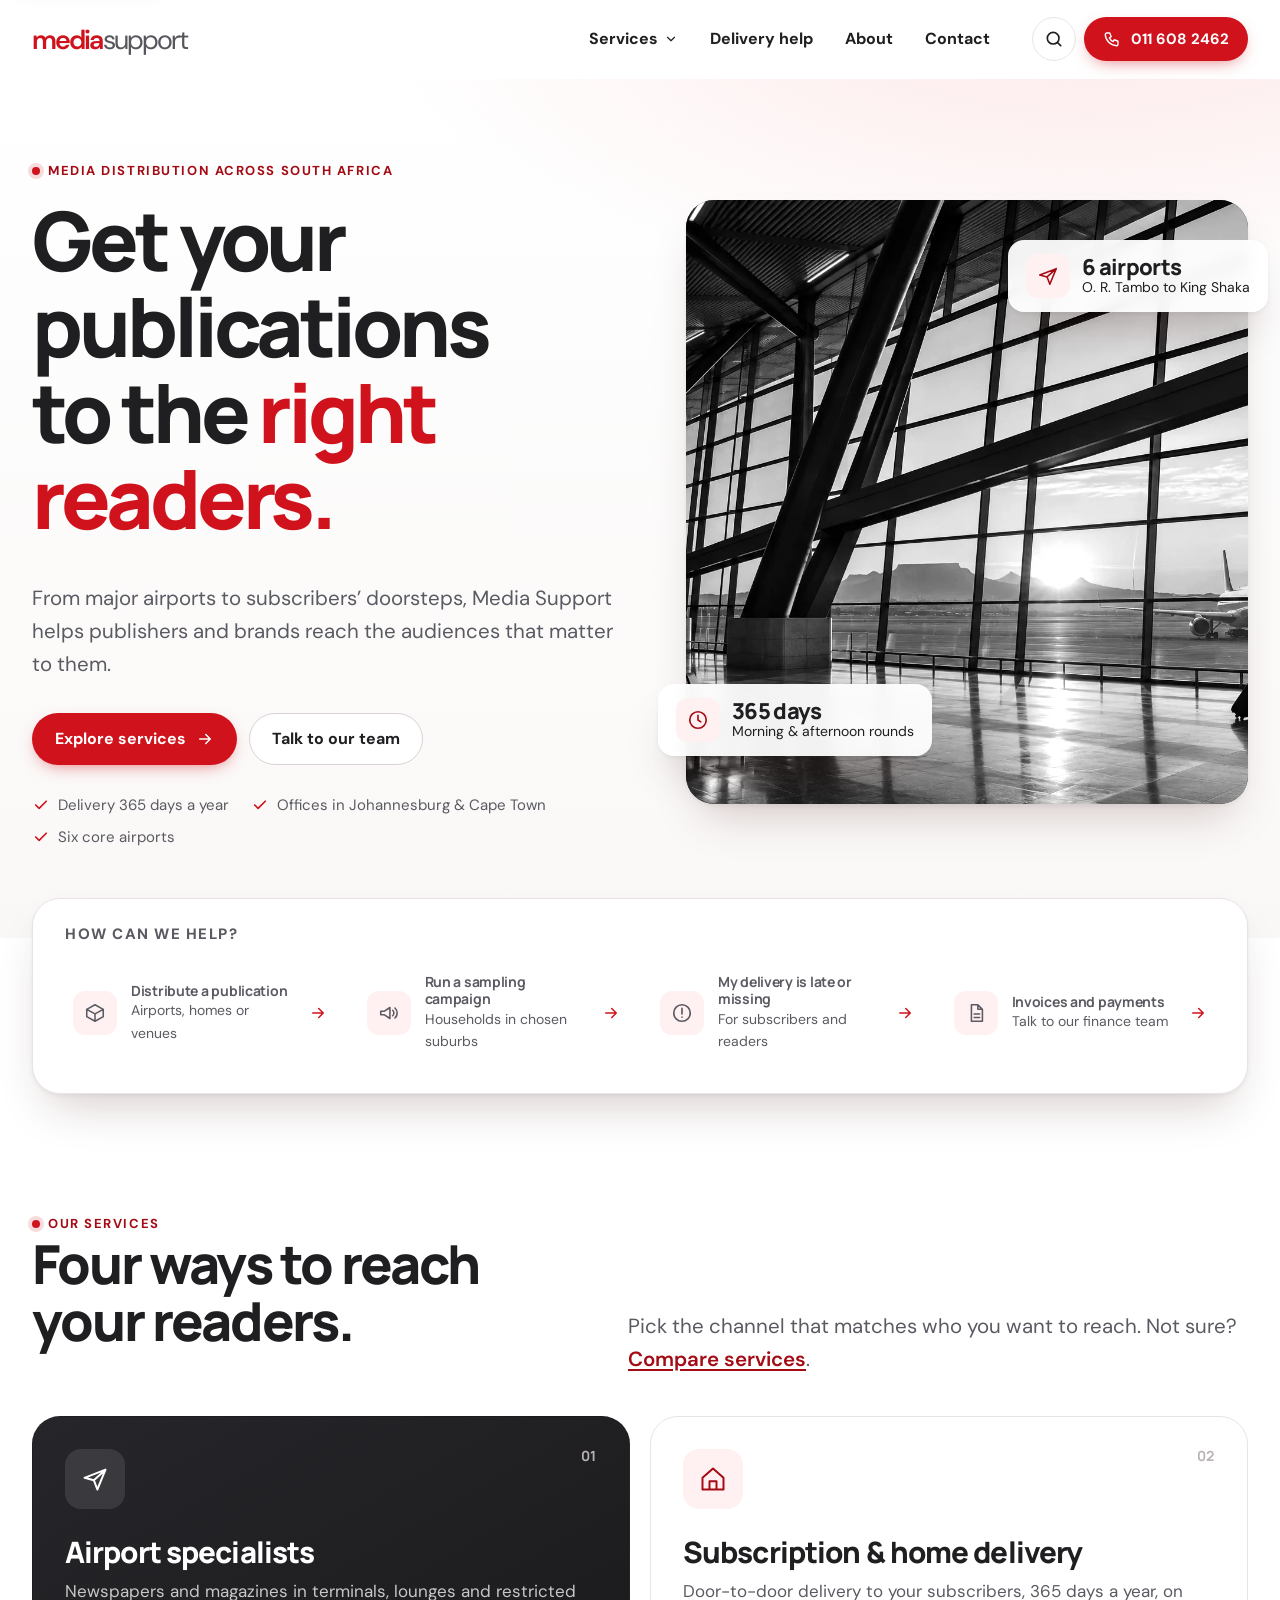
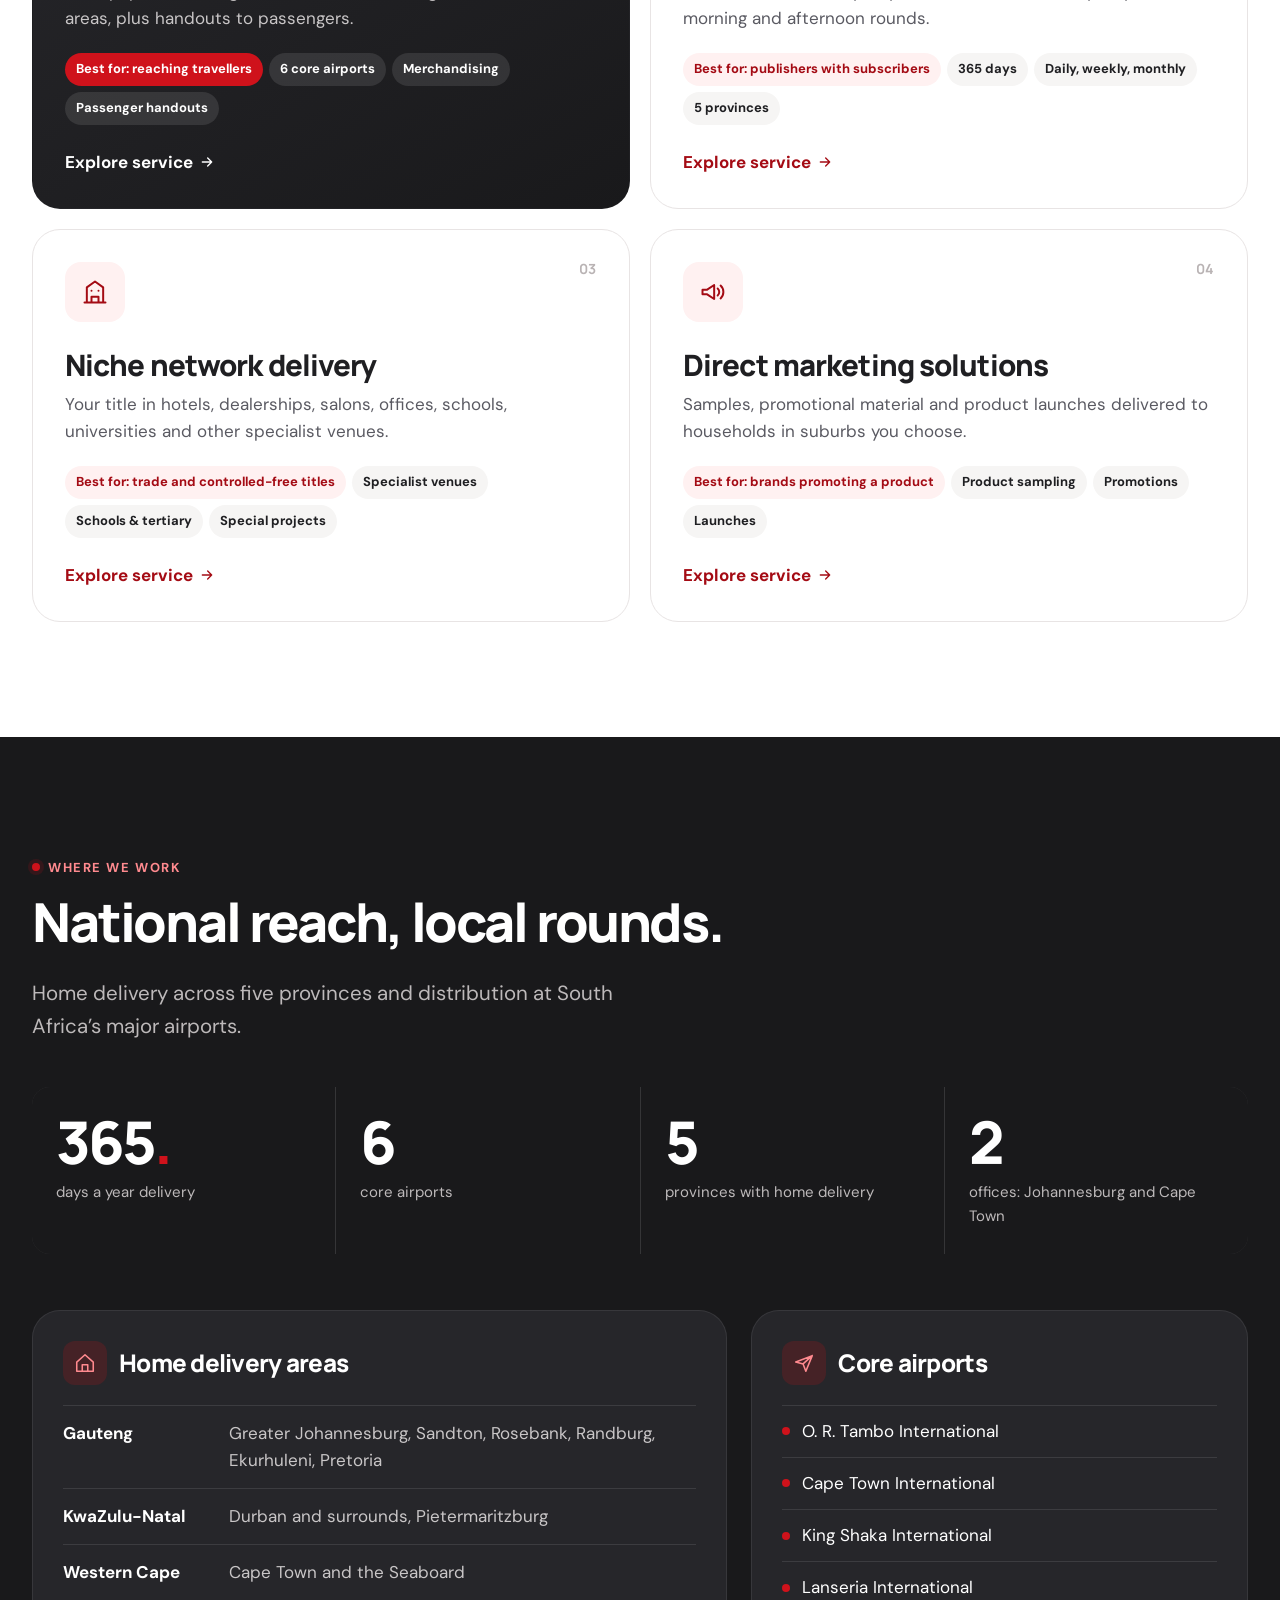
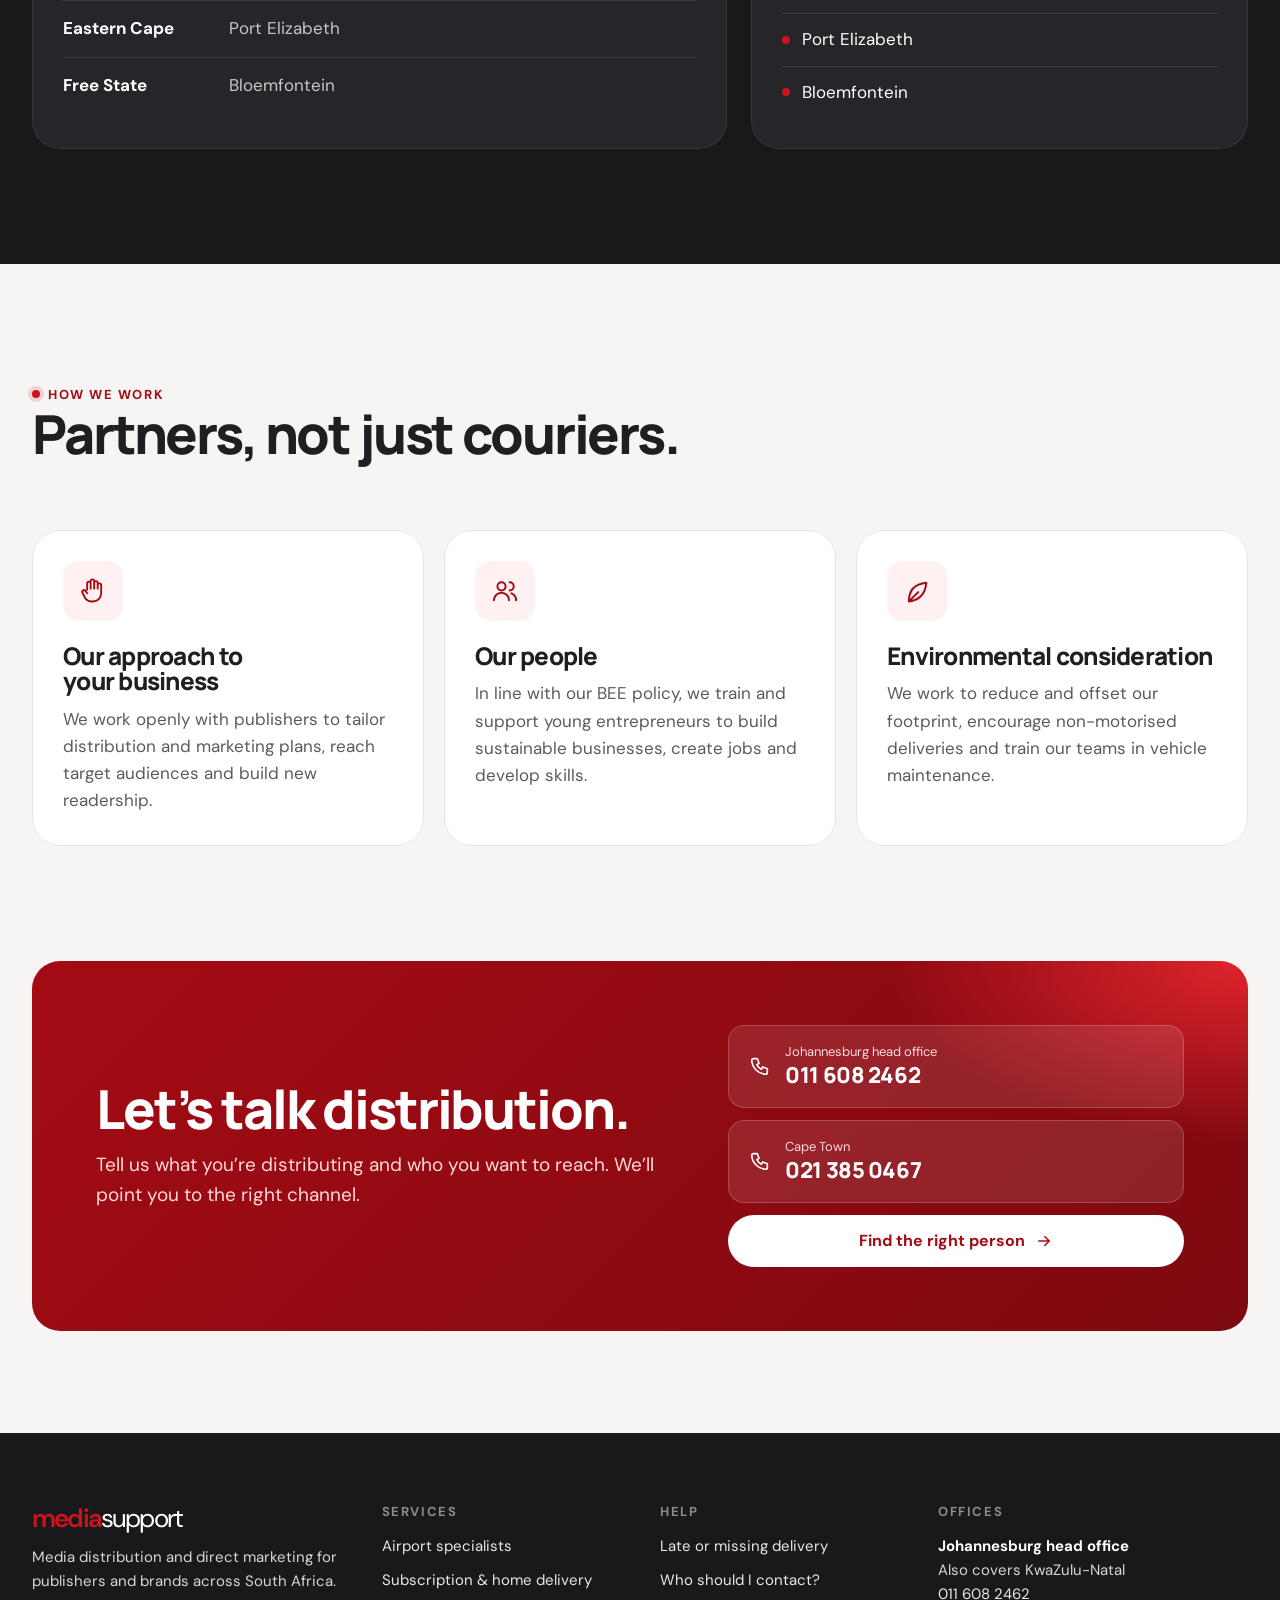
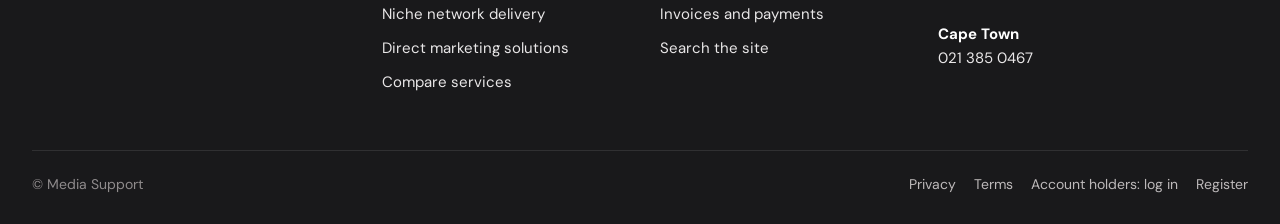
==== index.html @ ad2e25a6 "Add Media Support website redesign concept Nine-page static site (Home, Services, four service pages" ====
<!doctype html>
<html lang="en-ZA"><head><meta charset="utf-8"><meta name="viewport" content="width=device-width, initial-scale=1">
<title>Media Support | Publication distribution &amp; direct marketing in South Africa</title><meta name="description" content="Airport, subscription, niche network and direct marketing distribution for publishers and brands across South Africa. Offices in Johannesburg and Cape Town.">
<meta name="theme-color" content="#cf121b"><meta property="og:type" content="website"><meta property="og:site_name" content="Media Support">
<meta property="og:title" content="Media Support | Publication distribution &amp; direct marketing in South Africa"><meta property="og:description" content="Airport, subscription, niche network and direct marketing distribution for publishers and brands across South Africa. Offices in Johannesburg and Cape Town."><meta property="og:image" content="airport.webp">
<link rel="preconnect" href="https://fonts.googleapis.com"><link rel="preconnect" href="https://fonts.gstatic.com" crossorigin>
<link rel="stylesheet" href="https://fonts.googleapis.com/css2?family=DM+Sans:opsz,wght@9..40,400;9..40,500;9..40,700&amp;family=Manrope:wght@500;700;800&amp;display=swap"><link rel="stylesheet" href="style.css"><script src="site.js" defer></script><script type="application/ld+json">{"@context": "https://schema.org", "@type": "Organization", "name": "Media Support", "url": "https://www.mediasupport.co.za/", "description": "Media distribution and direct marketing across South Africa.", "location": [{"@type": "Place", "name": "Johannesburg head office", "telephone": "+27 11 608 2462", "address": {"@type": "PostalAddress", "streetAddress": "Unit L4, Pinelands Office Park, Maxwell Drive", "addressLocality": "Modderfontein", "addressCountry": "ZA"}}, {"@type": "Place", "name": "Cape Town office", "telephone": "+27 21 385 0467", "address": {"@type": "PostalAddress", "streetAddress": "Unit 8 Glenkey Place, Aviation Crescent, Airport City", "addressLocality": "Cape Town", "addressCountry": "ZA"}}], "contactPoint": [{"@type": "ContactPoint", "telephone": "+27 11 608 2462", "contactType": "customer service", "areaServed": "ZA"}]}</script></head>
<body><a class="skip" href="#main">Skip to content</a><header class="hdr"><div class="wrap hdr-in">
<a class="brand" href="index.html" aria-label="Media Support home"><span><b>media</b>support</span><img referrerpolicy="no-referrer" src="https://www.mediasupport.co.za/Portals/1/MEDIASUPPORT_logo-1.png?ver=NQtTN5rDRjRinapUCF1JPg%3D%3D" alt="" width="200" height="44" onerror="this.hidden=true"></a>
<nav class="mainnav" id="mainnav" aria-label="Main"><ul>
<li class="has-menu"><a href="services.html">Services <svg class="chev" viewBox="0 0 24 24" fill="none" stroke="currentColor" stroke-width="2" stroke-linecap="round" stroke-linejoin="round" aria-hidden="true"><path d="m6 9 6 6 6-6"/></svg></a><div class="mega"><div class="mega-grid"><a href="airport.html"><span class="ico"><svg viewBox="0 0 24 24" fill="none" stroke="currentColor" stroke-width="1.7" stroke-linecap="round" stroke-linejoin="round" aria-hidden="true"><path d="M3 11l18-7-7 17-3-8-8-2zm8 2L21 4"/></svg></span><span><strong>Airport specialists</strong><span>Reaching travellers</span></span></a><a href="subscription.html"><span class="ico"><svg viewBox="0 0 24 24" fill="none" stroke="currentColor" stroke-width="1.7" stroke-linecap="round" stroke-linejoin="round" aria-hidden="true"><path d="M3 11l9-8 9 8v10H3zm6 10v-7h6v7"/></svg></span><span><strong>Subscription &amp; home delivery</strong><span>Publishers with subscribers</span></span></a><a href="networks.html"><span class="ico"><svg viewBox="0 0 24 24" fill="none" stroke="currentColor" stroke-width="1.7" stroke-linecap="round" stroke-linejoin="round" aria-hidden="true"><path d="M3 21h18M5 21V8l7-5 7 5v13M9 21v-5h6v5M9 11h.01M15 11h.01"/></svg></span><span><strong>Niche network delivery</strong><span>Trade and controlled-free titles</span></span></a><a href="marketing.html"><span class="ico"><svg viewBox="0 0 24 24" fill="none" stroke="currentColor" stroke-width="1.7" stroke-linecap="round" stroke-linejoin="round" aria-hidden="true"><path d="M3 10v4h4l6 4V6L7 10H3zm13-1a4 4 0 0 1 0 6m2.5-8.5a7.5 7.5 0 0 1 0 11"/></svg></span><span><strong>Direct marketing solutions</strong><span>Brands promoting a product</span></span></a></div><a class="mega-foot link" href="services.html#fit">Not sure which fits? Compare services <svg viewBox="0 0 24 24" fill="none" stroke="currentColor" stroke-width="2" stroke-linecap="round" stroke-linejoin="round" aria-hidden="true"><path d="M5 12h14m-6-6 6 6-6 6"/></svg></a></div></li>
<li><a href="delivery-help.html">Delivery help</a></li>
<li><a href="index.html#about">About</a></li>
<li><a href="contact.html">Contact</a></li>
</ul></nav>
<div class="hdr-actions"><a class="iconbtn" href="search.html" aria-label="Search the site"><svg viewBox="0 0 24 24" fill="none" stroke="currentColor" stroke-width="2" stroke-linecap="round" stroke-linejoin="round" aria-hidden="true"><circle cx="11" cy="11" r="7"/><path d="m20 20-3.5-3.5"/></svg></a><a class="btn btn-sm hdr-call" href="tel:+27116082462"><svg viewBox="0 0 24 24" fill="none" stroke="currentColor" stroke-width="1.8" stroke-linecap="round" stroke-linejoin="round" aria-hidden="true"><path d="M5 4h4l2 5-2.5 1.5a11 11 0 0 0 5 5L15 13l5 2v4a2 2 0 0 1-2 2A16 16 0 0 1 3 6a2 2 0 0 1 2-2"/></svg>011 608 2462</a>
<button class="iconbtn menu-btn" type="button" aria-controls="mainnav" aria-expanded="false" aria-label="Open menu" data-open='<svg viewBox="0 0 24 24" fill="none" stroke="currentColor" stroke-width="2" stroke-linecap="round" stroke-linejoin="round" aria-hidden="true"><path d="M4 7h16M4 12h16M4 17h16"/></svg>' data-close='<svg viewBox="0 0 24 24" fill="none" stroke="currentColor" stroke-width="2" stroke-linecap="round" stroke-linejoin="round" aria-hidden="true"><path d="M6 6l12 12M18 6 6 18"/></svg>'><svg viewBox="0 0 24 24" fill="none" stroke="currentColor" stroke-width="2" stroke-linecap="round" stroke-linejoin="round" aria-hidden="true"><path d="M4 7h16M4 12h16M4 17h16"/></svg></button></div>
</div></header><main id="main">
<section class="hero"><div class="wrap hero-grid">
<div><p class="eyebrow">Media distribution across South Africa</p>
<h1>Get your publications to the <em>right readers.</em></h1>
<p class="lead">From major airports to subscribers’ doorsteps, Media Support helps publishers and brands reach the audiences that matter to them.</p>
<div class="actions"><a class="btn" href="services.html">Explore services <svg viewBox="0 0 24 24" fill="none" stroke="currentColor" stroke-width="2" stroke-linecap="round" stroke-linejoin="round" aria-hidden="true"><path d="M5 12h14m-6-6 6 6-6 6"/></svg></a><a class="btn btn-ghost" href="contact.html#needs">Talk to our team</a></div>
<ul class="trust"><li><svg viewBox="0 0 24 24" fill="none" stroke="currentColor" stroke-width="2.2" stroke-linecap="round" stroke-linejoin="round" aria-hidden="true"><path d="m5 12 4.5 4.5L19 7"/></svg>Delivery 365 days a year</li><li><svg viewBox="0 0 24 24" fill="none" stroke="currentColor" stroke-width="2.2" stroke-linecap="round" stroke-linejoin="round" aria-hidden="true"><path d="m5 12 4.5 4.5L19 7"/></svg>Offices in Johannesburg &amp; Cape Town</li><li><svg viewBox="0 0 24 24" fill="none" stroke="currentColor" stroke-width="2.2" stroke-linecap="round" stroke-linejoin="round" aria-hidden="true"><path d="m5 12 4.5 4.5L19 7"/></svg>Six core airports</li></ul></div>
<div class="hero-media"><figure><img src="airport.webp" alt="Travellers walking through a bright airport terminal" width="1200" height="1300" fetchpriority="high"></figure>
<div class="float float-a"><span class="ico"><svg viewBox="0 0 24 24" fill="none" stroke="currentColor" stroke-width="1.8" stroke-linecap="round" stroke-linejoin="round" aria-hidden="true"><circle cx="12" cy="12" r="9"/><path d="M12 7v5l3 2"/></svg></span><span><strong>365 days</strong>Morning &amp; afternoon rounds</span></div>
<div class="float float-b"><span class="ico"><svg viewBox="0 0 24 24" fill="none" stroke="currentColor" stroke-width="1.7" stroke-linecap="round" stroke-linejoin="round" aria-hidden="true"><path d="M3 11l18-7-7 17-3-8-8-2zm8 2L21 4"/></svg></span><span><strong>6 airports</strong>O. R. Tambo to King Shaka</span></div></div>
</div></section>

<section class="paths"><div class="wrap"><div class="paths-card rv"><h2>How can we help?</h2><div class="paths-grid"><a class="path" href="services.html"><span class="ico"><svg viewBox="0 0 24 24" fill="none" stroke="currentColor" stroke-width="1.7" stroke-linecap="round" stroke-linejoin="round" aria-hidden="true"><path d="M21 8 12 3 3 8v8l9 5 9-5zM3 8l9 5 9-5M12 13v8"/></svg></span><span><strong>Distribute a publication</strong><span>Airports, homes or venues</span></span><svg class="arrow" viewBox="0 0 24 24" fill="none" stroke="currentColor" stroke-width="2" stroke-linecap="round" stroke-linejoin="round" aria-hidden="true"><path d="M5 12h14m-6-6 6 6-6 6"/></svg></a><a class="path" href="marketing.html"><span class="ico"><svg viewBox="0 0 24 24" fill="none" stroke="currentColor" stroke-width="1.7" stroke-linecap="round" stroke-linejoin="round" aria-hidden="true"><path d="M3 10v4h4l6 4V6L7 10H3zm13-1a4 4 0 0 1 0 6m2.5-8.5a7.5 7.5 0 0 1 0 11"/></svg></span><span><strong>Run a sampling campaign</strong><span>Households in chosen suburbs</span></span><svg class="arrow" viewBox="0 0 24 24" fill="none" stroke="currentColor" stroke-width="2" stroke-linecap="round" stroke-linejoin="round" aria-hidden="true"><path d="M5 12h14m-6-6 6 6-6 6"/></svg></a><a class="path" href="delivery-help.html"><span class="ico"><svg viewBox="0 0 24 24" fill="none" stroke="currentColor" stroke-width="1.8" stroke-linecap="round" stroke-linejoin="round" aria-hidden="true"><circle cx="12" cy="12" r="9"/><path d="M12 7v6m0 3.5h.01"/></svg></span><span><strong>My delivery is late or missing</strong><span>For subscribers and readers</span></span><svg class="arrow" viewBox="0 0 24 24" fill="none" stroke="currentColor" stroke-width="2" stroke-linecap="round" stroke-linejoin="round" aria-hidden="true"><path d="M5 12h14m-6-6 6 6-6 6"/></svg></a><a class="path" href="contact.html#accounts"><span class="ico"><svg viewBox="0 0 24 24" fill="none" stroke="currentColor" stroke-width="1.7" stroke-linecap="round" stroke-linejoin="round" aria-hidden="true"><path d="M7 3h7l5 5v13H7zM14 3v5h5M10 13h6M10 17h6"/></svg></span><span><strong>Invoices and payments</strong><span>Talk to our finance team</span></span><svg class="arrow" viewBox="0 0 24 24" fill="none" stroke="currentColor" stroke-width="2" stroke-linecap="round" stroke-linejoin="round" aria-hidden="true"><path d="M5 12h14m-6-6 6 6-6 6"/></svg></a></div></div></div></section>

<section class="section" id="services"><div class="wrap">
<div class="section-head"><div><p class="eyebrow">Our services</p><h2>Four ways to reach<br>your readers.</h2></div><p class="lead">Pick the channel that matches who you want to reach. Not sure? <a class="ul" href="services.html#fit">Compare services</a>.</p></div>
<div class="svc-grid"><a class="svc rv svc-feature" href="airport.html"><div class="svc-top"><span class="ico ico-lg"><svg viewBox="0 0 24 24" fill="none" stroke="currentColor" stroke-width="1.7" stroke-linecap="round" stroke-linejoin="round" aria-hidden="true"><path d="M3 11l18-7-7 17-3-8-8-2zm8 2L21 4"/></svg></span><span class="svc-num">01</span></div><h3>Airport specialists</h3><p>Newspapers and magazines in terminals, lounges and restricted areas, plus handouts to passengers.</p><ul class="chips"><li class="best">Best for: reaching travellers</li><li>6 core airports</li><li>Merchandising</li><li>Passenger handouts</li></ul><span class="link">Explore service <svg viewBox="0 0 24 24" fill="none" stroke="currentColor" stroke-width="2" stroke-linecap="round" stroke-linejoin="round" aria-hidden="true"><path d="M5 12h14m-6-6 6 6-6 6"/></svg></span></a><a class="svc rv" href="subscription.html"><div class="svc-top"><span class="ico ico-lg"><svg viewBox="0 0 24 24" fill="none" stroke="currentColor" stroke-width="1.7" stroke-linecap="round" stroke-linejoin="round" aria-hidden="true"><path d="M3 11l9-8 9 8v10H3zm6 10v-7h6v7"/></svg></span><span class="svc-num">02</span></div><h3>Subscription &amp; home delivery</h3><p>Door-to-door delivery to your subscribers, 365 days a year, on morning and afternoon rounds.</p><ul class="chips"><li class="best">Best for: publishers with subscribers</li><li>365 days</li><li>Daily, weekly, monthly</li><li>5 provinces</li></ul><span class="link">Explore service <svg viewBox="0 0 24 24" fill="none" stroke="currentColor" stroke-width="2" stroke-linecap="round" stroke-linejoin="round" aria-hidden="true"><path d="M5 12h14m-6-6 6 6-6 6"/></svg></span></a><a class="svc rv" href="networks.html"><div class="svc-top"><span class="ico ico-lg"><svg viewBox="0 0 24 24" fill="none" stroke="currentColor" stroke-width="1.7" stroke-linecap="round" stroke-linejoin="round" aria-hidden="true"><path d="M3 21h18M5 21V8l7-5 7 5v13M9 21v-5h6v5M9 11h.01M15 11h.01"/></svg></span><span class="svc-num">03</span></div><h3>Niche network delivery</h3><p>Your title in hotels, dealerships, salons, offices, schools, universities and other specialist venues.</p><ul class="chips"><li class="best">Best for: trade and controlled-free titles</li><li>Specialist venues</li><li>Schools &amp; tertiary</li><li>Special projects</li></ul><span class="link">Explore service <svg viewBox="0 0 24 24" fill="none" stroke="currentColor" stroke-width="2" stroke-linecap="round" stroke-linejoin="round" aria-hidden="true"><path d="M5 12h14m-6-6 6 6-6 6"/></svg></span></a><a class="svc rv" href="marketing.html"><div class="svc-top"><span class="ico ico-lg"><svg viewBox="0 0 24 24" fill="none" stroke="currentColor" stroke-width="1.7" stroke-linecap="round" stroke-linejoin="round" aria-hidden="true"><path d="M3 10v4h4l6 4V6L7 10H3zm13-1a4 4 0 0 1 0 6m2.5-8.5a7.5 7.5 0 0 1 0 11"/></svg></span><span class="svc-num">04</span></div><h3>Direct marketing solutions</h3><p>Samples, promotional material and product launches delivered to households in suburbs you choose.</p><ul class="chips"><li class="best">Best for: brands promoting a product</li><li>Product sampling</li><li>Promotions</li><li>Launches</li></ul><span class="link">Explore service <svg viewBox="0 0 24 24" fill="none" stroke="currentColor" stroke-width="2" stroke-linecap="round" stroke-linejoin="round" aria-hidden="true"><path d="M5 12h14m-6-6 6 6-6 6"/></svg></span></a></div>
</div></section>

<section class="section dark" id="coverage"><div class="wrap">
<p class="eyebrow">Where we work</p><h2>National reach, local rounds.</h2>
<p class="lead">Home delivery across five provinces and distribution at South Africa’s major airports.</p>
<div class="stats">
<div class="stat rv"><strong>365<span>.</span></strong><p>days a year delivery</p></div>
<div class="stat rv"><strong>6</strong><p>core airports</p></div>
<div class="stat rv"><strong>5</strong><p>provinces with home delivery</p></div>
<div class="stat rv"><strong>2</strong><p>offices: Johannesburg and Cape Town</p></div>
</div>
<div class="cover-grid">
<div class="panel rv"><h3><span class="ico"><svg viewBox="0 0 24 24" fill="none" stroke="currentColor" stroke-width="1.7" stroke-linecap="round" stroke-linejoin="round" aria-hidden="true"><path d="M3 11l9-8 9 8v10H3zm6 10v-7h6v7"/></svg></span>Home delivery areas</h3><dl class="regions">
<div><dt>Gauteng</dt><dd>Greater Johannesburg, Sandton, Rosebank, Randburg, Ekurhuleni, Pretoria</dd></div>
<div><dt>KwaZulu-Natal</dt><dd>Durban and surrounds, Pietermaritzburg</dd></div>
<div><dt>Western Cape</dt><dd>Cape Town and the Seaboard</dd></div>
<div><dt>Eastern Cape</dt><dd>Port Elizabeth</dd></div>
<div><dt>Free State</dt><dd>Bloemfontein</dd></div></dl></div>
<div class="panel rv"><h3><span class="ico"><svg viewBox="0 0 24 24" fill="none" stroke="currentColor" stroke-width="1.7" stroke-linecap="round" stroke-linejoin="round" aria-hidden="true"><path d="M3 11l18-7-7 17-3-8-8-2zm8 2L21 4"/></svg></span>Core airports</h3><ul class="airports"><li>O. R. Tambo International</li><li>Cape Town International</li><li>King Shaka International</li><li>Lanseria International</li><li>Port Elizabeth</li><li>Bloemfontein</li></ul></div>
</div></div></section>

<section class="section soft" id="about"><div class="wrap">
<div class="section-head"><div><p class="eyebrow">How we work</p><h2>Partners, not just couriers.</h2></div></div>
<div class="values">
<article class="value rv"><span class="ico ico-lg"><svg viewBox="0 0 24 24" fill="none" stroke="currentColor" stroke-width="1.6" stroke-linecap="round" stroke-linejoin="round" aria-hidden="true"><path d="M7 11V5.5a1.5 1.5 0 0 1 3 0V10m0-5.5v-1a1.5 1.5 0 0 1 3 0V10m0-5a1.5 1.5 0 0 1 3 0v5m0-3a1.5 1.5 0 0 1 3 0v7a7 7 0 0 1-7 7h-1a7 7 0 0 1-6-3.4L3 13.5a1.5 1.5 0 0 1 2.6-1.5L7 14"/></svg></span><h3>Our approach to your business</h3><p>We work openly with publishers to tailor distribution and marketing plans, reach target audiences and build new readership.</p></article>
<article class="value rv"><span class="ico ico-lg"><svg viewBox="0 0 24 24" fill="none" stroke="currentColor" stroke-width="1.7" stroke-linecap="round" stroke-linejoin="round" aria-hidden="true"><circle cx="9" cy="8" r="3.5"/><path d="M2.5 20a6.5 6.5 0 0 1 13 0M16 4.5a3.5 3.5 0 0 1 0 7m5.5 8.5a6.5 6.5 0 0 0-4-6"/></svg></span><h3>Our people</h3><p>In line with our BEE policy, we train and support young entrepreneurs to build sustainable businesses, create jobs and develop skills.</p></article>
<article class="value rv"><span class="ico ico-lg"><svg viewBox="0 0 24 24" fill="none" stroke="currentColor" stroke-width="1.7" stroke-linecap="round" stroke-linejoin="round" aria-hidden="true"><path d="M5 21c0-9 5-15 15-16-1 10-7 15-15 16zm0 0 8-8"/></svg></span><h3>Environmental consideration</h3><p>We work to reduce and offset our footprint, encourage non-motorised deliveries and train our teams in vehicle maintenance.</p></article>
</div></div></section>
<div class="soft"><section class="cta"><div class="wrap"><div class="cta-box rv">
<div><h2>Let’s talk distribution.</h2><p>Tell us what you’re distributing and who you want to reach. We’ll point you to the right channel.</p></div>
<div class="cta-actions"><a class="cta-phone" href="tel:+27116082462"><svg viewBox="0 0 24 24" fill="none" stroke="currentColor" stroke-width="1.8" stroke-linecap="round" stroke-linejoin="round" aria-hidden="true"><path d="M5 4h4l2 5-2.5 1.5a11 11 0 0 0 5 5L15 13l5 2v4a2 2 0 0 1-2 2A16 16 0 0 1 3 6a2 2 0 0 1 2-2"/></svg><span><small>Johannesburg head office</small><strong>011 608 2462</strong></span></a><a class="cta-phone" href="tel:+27213850467"><svg viewBox="0 0 24 24" fill="none" stroke="currentColor" stroke-width="1.8" stroke-linecap="round" stroke-linejoin="round" aria-hidden="true"><path d="M5 4h4l2 5-2.5 1.5a11 11 0 0 0 5 5L15 13l5 2v4a2 2 0 0 1-2 2A16 16 0 0 1 3 6a2 2 0 0 1 2-2"/></svg><span><small>Cape Town</small><strong>021 385 0467</strong></span></a><a class="btn btn-white" href="contact.html#needs">Find the right person <svg viewBox="0 0 24 24" fill="none" stroke="currentColor" stroke-width="2" stroke-linecap="round" stroke-linejoin="round" aria-hidden="true"><path d="M5 12h14m-6-6 6 6-6 6"/></svg></a></div>
</div></div></section></div></main><footer><div class="wrap">
<div class="foot-grid">
<div><div class="foot-brand"><b>media</b>support</div><p>Media distribution and direct marketing for publishers and brands across South Africa.</p></div>
<div><h2>Services</h2><ul><li><a href="airport.html">Airport specialists</a></li><li><a href="subscription.html">Subscription &amp; home delivery</a></li><li><a href="networks.html">Niche network delivery</a></li><li><a href="marketing.html">Direct marketing solutions</a></li><li><a href="services.html#fit">Compare services</a></li></ul></div>
<div><h2>Help</h2><ul><li><a href="delivery-help.html">Late or missing delivery</a></li><li><a href="contact.html#needs">Who should I contact?</a></li><li><a href="contact.html#accounts">Invoices and payments</a></li><li><a href="search.html">Search the site</a></li></ul></div>
<div><h2>Offices</h2>
<div class="foot-office"><strong>Johannesburg head office</strong>Also covers KwaZulu-Natal<br><a href="tel:+27116082462">011 608 2462</a></div>
<div class="foot-office"><strong>Cape Town</strong><a href="tel:+27213850467">021 385 0467</a></div></div>
</div>
<div class="foot-bottom"><span>© Media Support</span><nav aria-label="Legal and account"><a href="https://www.mediasupport.co.za/Privacy">Privacy</a><a href="https://www.mediasupport.co.za/Terms">Terms</a><a href="https://www.mediasupport.co.za/Login">Account holders: log in</a><a href="https://www.mediasupport.co.za/Register">Register</a></nav></div>
</div></footer>
<div class="qbar" aria-label="Quick contact"><a class="btn btn-ghost" href="tel:+27116082462"><svg viewBox="0 0 24 24" fill="none" stroke="currentColor" stroke-width="1.8" stroke-linecap="round" stroke-linejoin="round" aria-hidden="true"><path d="M5 4h4l2 5-2.5 1.5a11 11 0 0 0 5 5L15 13l5 2v4a2 2 0 0 1-2 2A16 16 0 0 1 3 6a2 2 0 0 1 2-2"/></svg>Call us</a><a class="btn" href="contact.html#needs">Who to contact</a></div>
</body></html>
---- style.css ----
/* Brand palette kept from the existing site: red, white, charcoal */
:root{
  --red:#cf121b;--red-dark:#a40b14;--red-deep:#7d0910;
  --ink:#1f1f22;--char:#19191b;--char-2:#26262a;
  --muted:#5a5a62;--line:#e8e4e4;--soft:#f6f5f4;--pink:#fff1f1;
  --r-sm:10px;--r:18px;--r-lg:28px;
  --shadow:0 1px 2px rgba(20,10,10,.05),0 8px 24px -8px rgba(20,10,10,.12);
  --shadow-lg:0 2px 4px rgba(20,10,10,.05),0 24px 48px -16px rgba(60,10,10,.22);
  --ease:cubic-bezier(.2,.7,.2,1);
}
*{box-sizing:border-box}
html{scroll-behavior:smooth;scroll-padding-top:96px}
@media (prefers-reduced-motion:reduce){html{scroll-behavior:auto}*{transition:none!important;animation:none!important}}
body{margin:0;color:var(--ink);background:#fff;font:17px/1.6 "DM Sans",system-ui,Arial,sans-serif;-webkit-font-smoothing:antialiased;text-rendering:optimizeLegibility}
img{max-width:100%;display:block}
a{color:inherit}
a:focus-visible,button:focus-visible,summary:focus-visible,input:focus-visible,select:focus-visible,textarea:focus-visible{outline:3px solid var(--red);outline-offset:3px;border-radius:6px}
.wrap{width:min(1240px,calc(100% - 64px));margin-inline:auto}
.skip{position:absolute;left:12px;top:-60px;z-index:100;background:#fff;padding:10px 14px;border-radius:8px;box-shadow:var(--shadow)}
.skip:focus{top:12px}
h1,h2,h3,h4{font-family:Manrope,"DM Sans",system-ui,sans-serif;font-weight:800;letter-spacing:-.04em;line-height:1.05;margin:0 0 .5em;text-wrap:balance}
h1{font-size:clamp(44px,6.4vw,88px);letter-spacing:-.05em}
h2{font-size:clamp(32px,4.2vw,56px)}
h3{font-size:clamp(21px,1.9vw,26px);letter-spacing:-.03em}
h4{font-size:19px;letter-spacing:-.02em;margin-bottom:2px}
p{margin:0 0 1em}
em{font-style:normal;color:var(--red)}
.lead{font-size:clamp(18px,1.6vw,21px);color:var(--muted);max-width:620px}
.eyebrow{display:inline-flex;align-items:center;gap:8px;font:700 13px/1 "DM Sans",sans-serif;letter-spacing:.12em;text-transform:uppercase;color:var(--red-dark);margin:0 0 20px}
.eyebrow::before{content:"";width:8px;height:8px;border-radius:50%;background:var(--red);box-shadow:0 0 0 4px rgba(207,18,27,.15)}
.muted{color:var(--muted)}
.section{padding:clamp(64px,9vw,120px) 0}
.section-head{display:flex;align-items:end;justify-content:space-between;gap:32px;margin-bottom:40px}
.section-head p{margin:0}
.soft{background:var(--soft)}

/* Buttons */
.btn{--bg:var(--red);display:inline-flex;align-items:center;justify-content:center;gap:10px;min-height:52px;padding:12px 22px;border:1px solid transparent;border-radius:999px;background:var(--bg);color:#fff;font:700 16px/1.2 "DM Sans",sans-serif;text-decoration:none;cursor:pointer;transition:transform .2s var(--ease),background .2s,box-shadow .2s;box-shadow:0 6px 18px -8px rgba(207,18,27,.7)}
.btn:hover{background:var(--red-dark);transform:translateY(-1px)}
.btn svg{width:18px;height:18px;flex:none}
.btn-ghost{background:#fff;color:var(--ink);border-color:#d9d3d4;box-shadow:none}
.btn-ghost:hover{background:var(--pink);color:var(--red-dark);border-color:#e8b8bb}
.btn-white{background:#fff;color:var(--red-dark);box-shadow:none}
.btn-white:hover{background:var(--pink)}
.btn-sm{min-height:44px;padding:9px 18px;font-size:15px}
.link{display:inline-flex;align-items:center;gap:6px;color:var(--red-dark);font-weight:700;text-decoration:none;background:linear-gradient(currentColor,currentColor) 0 100%/0 2px no-repeat;transition:background-size .25s var(--ease)}
.link:hover{background-size:100% 2px}
.link svg{width:16px;height:16px;transition:transform .2s var(--ease)}
.link:hover svg{transform:translateX(3px)}
.ul{color:var(--red-dark);text-underline-offset:3px;font-weight:600}

/* Header */
.hdr{position:sticky;top:0;z-index:50;background:rgba(255,255,255,.86);backdrop-filter:saturate(1.6) blur(14px);-webkit-backdrop-filter:saturate(1.6) blur(14px);border-bottom:1px solid transparent;transition:border-color .2s,box-shadow .2s}
.hdr.scrolled{border-color:var(--line);box-shadow:0 6px 20px -14px rgba(0,0,0,.25)}
.hdr-in{display:flex;align-items:center;gap:28px;min-height:78px}
.brand{display:grid;align-items:center;text-decoration:none;font:400 27px/1 "DM Sans",sans-serif;letter-spacing:-.07em;color:#56565d;flex:none}
.brand>*{grid-area:1/1}
.brand b{color:var(--red);font-weight:600}
.brand img{width:200px;background:#fff}
.brand img[hidden]{display:none}
.mainnav{margin-left:auto}
.mainnav>ul{display:flex;align-items:center;gap:4px;list-style:none;margin:0;padding:0}
.mainnav>ul>li>a{display:inline-flex;align-items:center;gap:6px;padding:10px 14px;border-radius:999px;font-weight:700;font-size:16px;text-decoration:none;transition:background .15s,color .15s}
.mainnav>ul>li>a:hover,.mainnav>ul>li:focus-within>a{background:var(--soft)}
.mainnav a[aria-current="page"]{color:var(--red-dark);background:var(--pink)}
.mainnav .chev{width:14px;height:14px;transition:transform .2s}
.has-menu{position:relative}
.mega{position:absolute;left:50%;top:calc(100% + 10px);width:640px;translate:-50% 0;background:#fff;border:1px solid var(--line);border-radius:var(--r);box-shadow:var(--shadow-lg);padding:12px;opacity:0;visibility:hidden;transform:translateY(-6px);transition:opacity .18s,transform .18s var(--ease),visibility .18s}
.mega::before{content:"";position:absolute;inset:-12px 0 auto;height:12px}
.has-menu:hover .mega,.has-menu:focus-within .mega{opacity:1;visibility:visible;transform:none}
.has-menu:hover .chev,.has-menu:focus-within .chev{transform:rotate(180deg)}
.mega-grid{display:grid;grid-template-columns:1fr 1fr;gap:4px}
.mega-grid a{display:grid;grid-template-columns:44px 1fr;gap:12px;padding:12px;border-radius:12px;text-decoration:none}
.mega-grid a:hover{background:var(--soft)}
.mega-grid strong{display:block;font-family:Manrope,sans-serif;letter-spacing:-.02em}
.mega-grid span{font-size:14px;color:var(--muted);line-height:1.4}
.mega-foot{display:flex;justify-content:space-between;align-items:center;margin-top:6px;padding:12px 14px;border-radius:12px;background:var(--soft);font-size:15px}
.hdr-actions{display:flex;align-items:center;gap:8px}
.iconbtn{display:grid;place-items:center;width:44px;height:44px;border-radius:50%;border:1px solid var(--line);background:#fff;color:var(--ink);cursor:pointer;text-decoration:none}
.iconbtn:hover{background:var(--soft)}
.iconbtn svg{width:20px;height:20px}
.menu-btn{display:none}

/* Icon tile */
.ico{display:grid;place-items:center;width:44px;height:44px;border-radius:12px;background:var(--pink);color:var(--red-dark);flex:none}
.ico svg{width:22px;height:22px}
.ico-lg{width:60px;height:60px;border-radius:16px}
.ico-lg svg{width:28px;height:28px}

/* Hero */
.hero{position:relative;overflow:hidden;padding:clamp(40px,6vw,80px) 0 clamp(56px,7vw,96px);background:radial-gradient(1200px 500px at 85% -10%,#fde7e8 0%,transparent 60%),linear-gradient(180deg,#fff 0%,#faf8f7 100%)}
.hero-grid{display:grid;grid-template-columns:1.05fr 1fr;gap:clamp(32px,5vw,72px);align-items:center}
.hero .actions{display:flex;flex-wrap:wrap;gap:12px;margin:32px 0 28px}
.trust{display:flex;flex-wrap:wrap;gap:8px 22px;padding:0;margin:0;list-style:none;color:var(--muted);font-size:15px}
.trust li{display:flex;align-items:center;gap:8px}
.trust svg{width:18px;height:18px;color:var(--red)}
.hero-media{position:relative}
.hero-media figure{margin:0;border-radius:var(--r-lg);overflow:hidden;aspect-ratio:4/4.3;box-shadow:var(--shadow-lg);background:#333}
.hero-media img{width:100%;height:100%;object-fit:cover;object-position:62% center}
.float{position:absolute;display:flex;align-items:center;gap:12px;padding:14px 18px;background:rgba(255,255,255,.94);backdrop-filter:blur(8px);border-radius:16px;box-shadow:var(--shadow-lg);font-size:14px;line-height:1.3}
.float strong{display:block;font:800 22px/1 Manrope,sans-serif;letter-spacing:-.03em}
.float-a{left:-28px;bottom:48px}
.float-b{right:-20px;top:40px}

/* Quick paths */
.paths{margin-top:-40px;position:relative;z-index:2}
.paths-card{background:#fff;border:1px solid var(--line);border-radius:var(--r-lg);box-shadow:var(--shadow-lg);padding:24px}
.paths-card h2{font-size:15px;font-family:"DM Sans",sans-serif;letter-spacing:.1em;text-transform:uppercase;color:var(--muted);margin:4px 8px 14px}
.paths-grid{display:grid;grid-template-columns:repeat(4,1fr);gap:8px}
.path{display:flex;gap:14px;align-items:center;padding:16px;border-radius:14px;text-decoration:none;transition:background .15s}
.path:hover{background:var(--soft)}
.path strong{display:block;font-family:Manrope,sans-serif;letter-spacing:-.02em;line-height:1.25}
.path span{font-size:14px;color:var(--muted)}
.path .arrow{margin-left:auto;color:var(--red);width:18px;height:18px;flex:none;transition:transform .2s}
.path:hover .arrow{transform:translateX(3px)}

/* Service cards */
.svc-grid{display:grid;grid-template-columns:repeat(2,1fr);gap:20px}
.svc{position:relative;display:flex;flex-direction:column;padding:32px;border-radius:var(--r-lg);background:#fff;border:1px solid var(--line);text-decoration:none;overflow:hidden;transition:transform .25s var(--ease),box-shadow .25s,border-color .25s}
.svc::after{content:"";position:absolute;inset:auto 0 0 0;height:4px;background:var(--red);transform:scaleX(0);transform-origin:left;transition:transform .35s var(--ease)}
.svc:hover{transform:translateY(-4px);box-shadow:var(--shadow-lg);border-color:transparent}
.svc:hover::after{transform:scaleX(1)}
.svc-top{display:flex;justify-content:space-between;align-items:start;margin-bottom:28px}
.svc-num{font:700 14px/1 Manrope,sans-serif;color:#b9b3b4;letter-spacing:.05em}
.svc h3{font-size:clamp(24px,2.3vw,32px);margin-bottom:10px}
.svc p{color:var(--muted)}
.chips{display:flex;flex-wrap:wrap;gap:6px;margin:4px 0 24px;padding:0;list-style:none}
.chips li{font-size:13px;font-weight:700;padding:6px 11px;border-radius:999px;background:var(--soft);color:var(--ink)}
.chips li.best{background:var(--pink);color:var(--red-dark)}
.svc .link{margin-top:auto}
.svc-feature{background:linear-gradient(150deg,var(--char-2),var(--char));color:#fff;border-color:transparent}
.svc-feature p{color:#c9c6c7}
.svc-feature .chips li{background:rgba(255,255,255,.1);color:#fff}
.svc-feature .chips li.best{background:var(--red);color:#fff}
.svc-feature .ico{background:rgba(255,255,255,.1);color:#fff}
.svc-feature .link{color:#fff}

/* Coverage (dark) */
.dark{background:var(--char);color:#fff}
.dark .lead,.dark .muted{color:#bdb9ba}
.dark .eyebrow{color:#ff8a8f}
.stats{display:grid;grid-template-columns:repeat(4,1fr);gap:1px;background:rgba(255,255,255,.12);border-radius:var(--r);overflow:hidden;margin:44px 0 56px}
.stat{background:var(--char);padding:26px 24px}
.stat strong{display:block;font:800 clamp(40px,4.6vw,60px)/1 Manrope,sans-serif;letter-spacing:-.05em;margin-bottom:8px}
.stat strong span{color:var(--red)}
.stat p{margin:0;color:#bdb9ba;font-size:15px}
.cover-grid{display:grid;grid-template-columns:1.4fr 1fr;gap:24px}
.panel{background:var(--char-2);border:1px solid rgba(255,255,255,.08);border-radius:var(--r-lg);padding:30px}
.panel h3{display:flex;align-items:center;gap:12px;margin-bottom:20px}
.panel .ico{background:rgba(207,18,27,.18);color:#ff8a8f}
.regions{display:grid;gap:0;margin:0}
.regions div{display:grid;grid-template-columns:150px 1fr;gap:16px;padding:14px 0;border-top:1px solid rgba(255,255,255,.1)}
.regions dt{font-weight:700}
.regions dd{margin:0;color:#c9c6c7}
.airports{list-style:none;margin:0;padding:0}
.airports li{display:flex;align-items:center;gap:12px;padding:12px 0;border-top:1px solid rgba(255,255,255,.1)}
.airports li::before{content:"";width:8px;height:8px;border-radius:50%;background:var(--red);flex:none}

/* Values */
.values{display:grid;grid-template-columns:repeat(3,1fr);gap:20px}
.value{padding:30px;border-radius:var(--r-lg);background:#fff;border:1px solid var(--line)}
.value .ico{margin-bottom:22px}
.value p{color:var(--muted);margin:0}

/* CTA band */
.cta{padding:0 0 clamp(64px,8vw,110px)}
.cta-box{position:relative;overflow:hidden;display:grid;grid-template-columns:1.3fr 1fr;gap:40px;align-items:center;padding:clamp(36px,5vw,64px);border-radius:var(--r-lg);background:radial-gradient(600px 300px at 100% 0%,#e0242d 0%,transparent 60%),linear-gradient(135deg,var(--red-dark),var(--red-deep));color:#fff}
.cta-box h2{margin-bottom:12px}
.cta-box p{color:#ffd9db;margin:0;font-size:19px}
.cta-actions{display:flex;flex-direction:column;gap:12px;align-items:stretch}
.cta-phone{display:flex;gap:14px;align-items:center;padding:16px 20px;border-radius:16px;background:rgba(255,255,255,.1);border:1px solid rgba(255,255,255,.18);color:#fff;text-decoration:none}
.cta-phone:hover{background:rgba(255,255,255,.16)}
.cta-phone small{display:block;color:#ffd9db;font-size:13px}
.cta-phone strong{font:800 22px/1.1 Manrope,sans-serif;letter-spacing:-.02em}
.cta-phone svg{width:22px;height:22px}

/* Page hero (inner pages) */
.phero{padding:clamp(36px,5vw,64px) 0 clamp(40px,5vw,64px);background:radial-gradient(900px 400px at 90% -20%,#fde7e8 0%,transparent 60%),var(--soft);border-bottom:1px solid var(--line)}
.crumbs{display:flex;flex-wrap:wrap;gap:8px;list-style:none;padding:0;margin:0 0 28px;font-size:14px;color:var(--muted)}
.crumbs li+li::before{content:"/";margin-right:8px;color:#bbb}
.crumbs a{text-decoration:none}
.crumbs a:hover{color:var(--red-dark);text-decoration:underline}
.phero h1{font-size:clamp(42px,6vw,80px);margin-bottom:18px}
.phero-svc{display:grid;grid-template-columns:auto 1fr;gap:28px;align-items:start}
.facts{display:grid;grid-template-columns:repeat(3,1fr);gap:12px;margin-top:32px;max-width:860px}
.fact{background:#fff;border:1px solid var(--line);border-radius:14px;padding:16px 18px}
.fact strong{display:block;font:800 20px/1.2 Manrope,sans-serif;letter-spacing:-.02em}
.fact span{font-size:14px;color:var(--muted)}

/* Service detail */
.detail{display:grid;grid-template-columns:1fr 380px;gap:clamp(32px,5vw,72px);align-items:start}
.blocks{display:grid;gap:16px}
.block{display:grid;grid-template-columns:auto 1fr;gap:20px;padding:28px;border:1px solid var(--line);border-radius:var(--r);background:#fff}
.block h2{font-size:clamp(24px,2.4vw,30px);margin-bottom:10px}
.block p{color:var(--muted);margin:0}
.block ul{margin:10px 0 0;padding:0;list-style:none;display:flex;flex-wrap:wrap;gap:6px}
.block ul li{font-size:14px;padding:5px 11px;border-radius:999px;background:var(--soft)}
.aside{position:sticky;top:100px;display:grid;gap:14px}
.card{background:#fff;border:1px solid var(--line);border-radius:var(--r);padding:26px;box-shadow:var(--shadow)}
.card h2{font-size:26px;margin-bottom:8px}
.card p{color:var(--muted)}
.card .btn{width:100%;margin-top:6px}
.card-dark{background:var(--char);color:#fff;border-color:transparent}
.card-dark p{color:#c9c6c7}
.mini{display:flex;gap:12px;align-items:center;margin-top:16px;padding-top:16px;border-top:1px solid var(--line);font-size:15px}
.card-dark .mini{border-color:rgba(255,255,255,.12)}
.avatar{display:grid;place-items:center;width:42px;height:42px;border-radius:50%;background:var(--pink);color:var(--red-dark);font:800 15px/1 Manrope,sans-serif;flex:none}
.card-dark .avatar{background:rgba(255,255,255,.1);color:#fff}
.mini strong{display:block;line-height:1.2}
.mini a{color:inherit}
.others{display:grid;grid-template-columns:repeat(3,1fr);gap:16px}
.other{display:flex;gap:14px;align-items:center;padding:20px;border:1px solid var(--line);border-radius:var(--r);text-decoration:none;background:#fff;transition:box-shadow .2s,transform .2s var(--ease)}
.other:hover{box-shadow:var(--shadow);transform:translateY(-2px)}
.other strong{font-family:Manrope,sans-serif;letter-spacing:-.02em}
.other .arrow{margin-left:auto;width:18px;height:18px;color:var(--red)}

/* Fit table */
.fit{list-style:none;padding:0;margin:0;border-top:1px solid var(--line)}
.fit li{border-bottom:1px solid var(--line)}
.fit a{display:grid;grid-template-columns:1fr auto 24px;gap:20px;align-items:center;padding:22px 8px;text-decoration:none;font-size:clamp(17px,1.6vw,20px);transition:background .15s,padding .2s var(--ease)}
.fit a:hover{background:#fff;padding-left:18px}
.fit b{color:var(--ink)}
.fit .to{font-weight:700;color:var(--red-dark);font-size:15px}
.fit svg{color:var(--red);width:20px;height:20px}

/* Contact */
.need-tiles{display:grid;grid-template-columns:repeat(4,1fr);gap:12px;margin-top:36px}
.need-tile{display:flex;flex-direction:column;gap:14px;padding:20px;border-radius:var(--r);background:#fff;border:1px solid var(--line);text-decoration:none;transition:transform .2s var(--ease),box-shadow .2s}
.need-tile:hover{transform:translateY(-3px);box-shadow:var(--shadow-lg)}
.need-tile strong{font-family:Manrope,sans-serif;letter-spacing:-.02em;font-size:18px;line-height:1.25}
.need-tile span{font-size:14px;color:var(--muted);margin-top:auto}
.needs{display:grid;grid-template-columns:repeat(2,1fr);gap:20px}
.need{padding:30px;border-radius:var(--r-lg);border:1px solid var(--line);background:#fff;scroll-margin-top:100px;transition:box-shadow .3s,border-color .3s}
.need:target{border-color:var(--red);box-shadow:0 0 0 4px var(--pink)}
.need-head{display:flex;gap:16px;align-items:start;margin-bottom:6px}
.need-tag{font-size:12px;font-weight:700;letter-spacing:.12em;text-transform:uppercase;color:var(--red-dark);margin:0 0 6px}
.need h3{margin-bottom:6px}
.need-head p{color:var(--muted);margin:0}
.person{display:grid;grid-template-columns:auto 1fr;gap:14px;padding:18px 0 0;margin-top:18px;border-top:1px solid var(--line)}
.person p{margin:0 0 10px;color:var(--muted);font-size:15px}
.person-links{display:flex;flex-wrap:wrap;gap:8px 16px;align-items:center;font-size:15px}
.person-links a:not(.btn){color:var(--red-dark);font-weight:600;text-underline-offset:3px;overflow-wrap:anywhere}
.offices{display:grid;grid-template-columns:repeat(2,1fr);gap:20px}
.office{padding:30px;border-radius:var(--r-lg);background:var(--char);color:#fff}
.office .covers{display:inline-block;font-size:13px;font-weight:700;padding:5px 11px;border-radius:999px;background:rgba(207,18,27,.25);color:#ffb4b7;margin-bottom:14px}
.office address{font-style:normal;color:#c9c6c7;margin-bottom:20px}
.office .row{display:flex;flex-wrap:wrap;gap:10px}
.office .btn-ghost{background:transparent;color:#fff;border-color:rgba(255,255,255,.25)}
.office .btn-ghost:hover{background:rgba(255,255,255,.08)}
.office details{margin-top:18px;color:#c9c6c7;font-size:15px}
.office summary{cursor:pointer;color:#fff;font-weight:700}
.formwrap{display:grid;grid-template-columns:1fr 1.3fr;gap:clamp(28px,5vw,64px);padding:clamp(28px,4vw,48px);border-radius:var(--r-lg);background:var(--soft);border:1px solid var(--line)}
.form{display:grid;gap:8px}
.form label{font-weight:700;font-size:15px;margin-top:8px}
.form .opt{font-weight:400;color:var(--muted)}
.form input,.form select,.form textarea{width:100%;font:inherit;color:var(--ink);background:#fff;border:1px solid #d6d0d1;border-radius:12px;padding:13px 14px;transition:border-color .15s,box-shadow .15s}
.form input:focus,.form select:focus,.form textarea:focus{border-color:var(--red);box-shadow:0 0 0 4px var(--pink);outline:none}
.form textarea{resize:vertical;min-height:130px}
.form .btn{justify-self:start;margin-top:12px}
.route{display:flex;flex-wrap:wrap;align-items:center;gap:8px;background:#fff;border:1px dashed #e0a9ac;border-radius:12px;padding:12px 14px;margin:4px 0 0;font-size:15px}
.route a{color:var(--red-dark);font-weight:700}
.copy{border:1px solid var(--line);background:var(--soft);border-radius:999px;padding:5px 12px;font:600 13px/1.2 "DM Sans",sans-serif;cursor:pointer;margin-left:auto}
.copy:hover{background:var(--pink)}
.fallback{font-size:14px;color:var(--muted);margin:6px 0 0}

/* Steps (delivery help) */
.steps{counter-reset:s;display:grid;grid-template-columns:repeat(3,1fr);gap:16px;list-style:none;padding:0;margin:0}
.steps>li{counter-increment:s;padding:28px;border-radius:var(--r);background:#fff;border:1px solid var(--line)}
.steps>li::before{content:counter(s);display:grid;place-items:center;width:40px;height:40px;border-radius:50%;background:var(--red);color:#fff;font:800 17px/1 Manrope,sans-serif;margin-bottom:18px}
.steps h3{margin-bottom:8px}
.steps p{color:var(--muted);margin:0}
.checklist{list-style:none;padding:0;margin:14px 0 0;display:grid;gap:8px}
.checklist li{display:flex;gap:10px;align-items:start}
.checklist svg{width:20px;height:20px;color:var(--red);flex:none;margin-top:3px}

/* Search */
.searchbox{display:flex;gap:8px;padding:8px;background:#fff;border:1px solid var(--line);border-radius:999px;box-shadow:var(--shadow);max-width:720px}
.searchbox svg{width:22px;height:22px;color:var(--muted);margin:0 4px 0 14px;align-self:center;flex:none}
.searchbox input{flex:1;border:0;font:inherit;font-size:18px;min-width:0;background:transparent}
.searchbox input:focus{outline:none}
.searchbox:focus-within{border-color:var(--red);box-shadow:0 0 0 4px var(--pink)}
.suggest{display:flex;flex-wrap:wrap;gap:8px;margin:18px 0 0;align-items:center;font-size:14px;color:var(--muted)}
.suggest button{border:1px solid var(--line);background:#fff;border-radius:999px;padding:7px 14px;font:600 14px/1 "DM Sans",sans-serif;cursor:pointer;color:var(--ink)}
.suggest button:hover{border-color:var(--red);color:var(--red-dark)}
.results{list-style:none;padding:0;margin:0;display:grid;gap:10px;max-width:860px}
.results a{display:grid;grid-template-columns:auto 1fr 20px;gap:16px;align-items:center;padding:18px 20px;border:1px solid var(--line);border-radius:var(--r);text-decoration:none;background:#fff;transition:box-shadow .2s,border-color .2s}
.results a:hover{box-shadow:var(--shadow);border-color:transparent}
.results strong{font-family:Manrope,sans-serif;letter-spacing:-.02em;font-size:18px}
.results p{margin:2px 0 0;color:var(--muted);font-size:15px}
.results .arrow{color:var(--red);width:20px;height:20px}
.status{font-weight:700;margin:0 0 14px;min-height:1.6em}
.search-help{max-width:860px;margin-top:18px;padding:18px 20px;border-radius:var(--r);background:var(--pink)}
.web{margin-top:26px;font-size:15px}

/* Footer */
footer{background:var(--char);color:#d9d6d7;padding:72px 0 28px;font-size:15px}
.foot-grid{display:grid;grid-template-columns:1.3fr 1fr 1fr 1.3fr;gap:40px}
.foot-brand{font:400 26px/1 "DM Sans",sans-serif;letter-spacing:-.07em;color:#fff;margin-bottom:14px}
.foot-brand b{color:var(--red);font-weight:600}
footer h2{font:700 13px/1 "DM Sans",sans-serif;letter-spacing:.12em;text-transform:uppercase;color:#8f8b8c;margin:0 0 16px}
footer ul{list-style:none;margin:0;padding:0;display:grid;gap:10px}
footer a{color:#e9e7e8;text-decoration:none}
footer a:hover{color:#fff;text-decoration:underline;text-underline-offset:3px}
.foot-office{margin-bottom:16px}
.foot-office strong{color:#fff;display:block}
.foot-bottom{display:flex;flex-wrap:wrap;justify-content:space-between;gap:12px;margin-top:56px;padding-top:22px;border-top:1px solid rgba(255,255,255,.1);color:#8f8b8c;font-size:14px}
.foot-bottom nav{display:flex;flex-wrap:wrap;gap:18px}
.foot-bottom a{color:#bdb9ba}

/* Mobile quick bar */
.qbar{display:none}

/* Reveal on scroll (only when JS runs and motion is allowed) */
.js .rv{opacity:0;transform:translateY(18px);transition:opacity .7s var(--ease),transform .7s var(--ease)}
.js .rv.in{opacity:1;transform:none}
@media (prefers-reduced-motion:reduce){.js .rv{opacity:1;transform:none}}

/* ---------- Responsive ---------- */
@media (max-width:1080px){
  .paths-grid{grid-template-columns:repeat(2,1fr)}
  .need-tiles{grid-template-columns:repeat(2,1fr)}
  .float-a{left:12px}.float-b{right:12px}
  .foot-grid{grid-template-columns:1fr 1fr}
  .hdr-call{display:none}
}
@media (max-width:900px){
  .wrap{width:calc(100% - 40px)}
  .menu-btn{display:grid}
  .js .mainnav{position:fixed;inset:78px 0 0;background:#fff;padding:12px 20px 120px;overflow:auto;display:none;margin:0}
  .js .mainnav.open{display:block}
  .js .mainnav>ul{flex-direction:column;align-items:stretch;gap:0}
  .js .mainnav>ul>li{border-bottom:1px solid var(--line)}
  .js .mainnav>ul>li>a{padding:18px 4px;border-radius:0;font-size:20px;font-family:Manrope,sans-serif;letter-spacing:-.02em;background:none}
  .js .mainnav .chev{display:none}
  .js .mega{position:static;width:auto;translate:none;opacity:1;visibility:visible;transform:none;border:0;box-shadow:none;padding:0 0 14px}
  .js .mega-grid{grid-template-columns:1fr}
  .js .mega-grid a{padding:10px 4px}
  .js .mega-foot{display:none}
  .js .mainnav ~ .hdr-actions{margin-left:auto}
  .hero-grid,.cover-grid,.detail,.cta-box,.formwrap{grid-template-columns:1fr}
  .hero-media{max-width:560px}
  .hero-media figure{aspect-ratio:16/11}
  .svc-grid,.needs,.offices,.values,.steps,.others{grid-template-columns:1fr}
  .stats{grid-template-columns:repeat(2,1fr)}
  .aside{position:static}
  .facts{grid-template-columns:1fr 1fr 1fr}
  .section-head{flex-direction:column;align-items:start}
}
@media (max-width:640px){
  body{font-size:16px;padding-bottom:78px}
  .wrap{width:calc(100% - 32px)}
  .hdr-in{min-height:68px;gap:12px}
  .js .mainnav{inset:68px 0 0}
  .brand{font-size:23px}.brand img{width:150px}
  .hdr-actions .iconbtn{width:42px;height:42px}
  .hero .actions .btn{flex:1 1 100%}
  .float{padding:10px 14px}.float strong{font-size:18px}
  .float-b{display:none}
  .paths{margin-top:-24px}
  .paths-card{padding:12px;border-radius:var(--r)}
  .paths-grid,.need-tiles{grid-template-columns:1fr}
  .path{padding:12px}
  .svc{padding:24px}
  .stats{margin:32px 0 36px}
  .stat{padding:20px}
  .regions div{grid-template-columns:1fr;gap:2px}
  .phero-svc{grid-template-columns:1fr;gap:18px}
  .facts{grid-template-columns:1fr}
  .block{grid-template-columns:1fr;padding:22px}
  .fit a{grid-template-columns:1fr 20px;gap:6px}
  .fit .to{grid-row:2}
  .fit svg{grid-row:1/3;grid-column:2}
  .need,.office{padding:22px}
  .foot-grid{grid-template-columns:1fr;gap:32px}
  .qbar{display:grid;grid-template-columns:1fr 1fr;gap:8px;position:fixed;z-index:40;left:0;right:0;bottom:0;padding:10px 14px max(10px,env(safe-area-inset-bottom));background:rgba(255,255,255,.94);backdrop-filter:blur(12px);border-top:1px solid var(--line)}
  .qbar .btn{min-height:48px;padding:10px}
  .searchbox{border-radius:18px;flex-wrap:wrap}
  .searchbox .btn{width:100%}
}
[hidden]{display:none!important}
@media (max-width:900px){
  .js .mainnav{position:absolute;top:100%;left:0;right:0;bottom:auto;left:0;right:0;height:calc(100dvh - 78px);border-top:1px solid var(--line);box-shadow:0 20px 40px -20px rgba(0,0,0,.3)}
}
@media (max-width:640px){ .js .mainnav{height:calc(100dvh - 68px)} }
.mega-grid strong{color:var(--ink)}.aside{scroll-margin-top:100px}
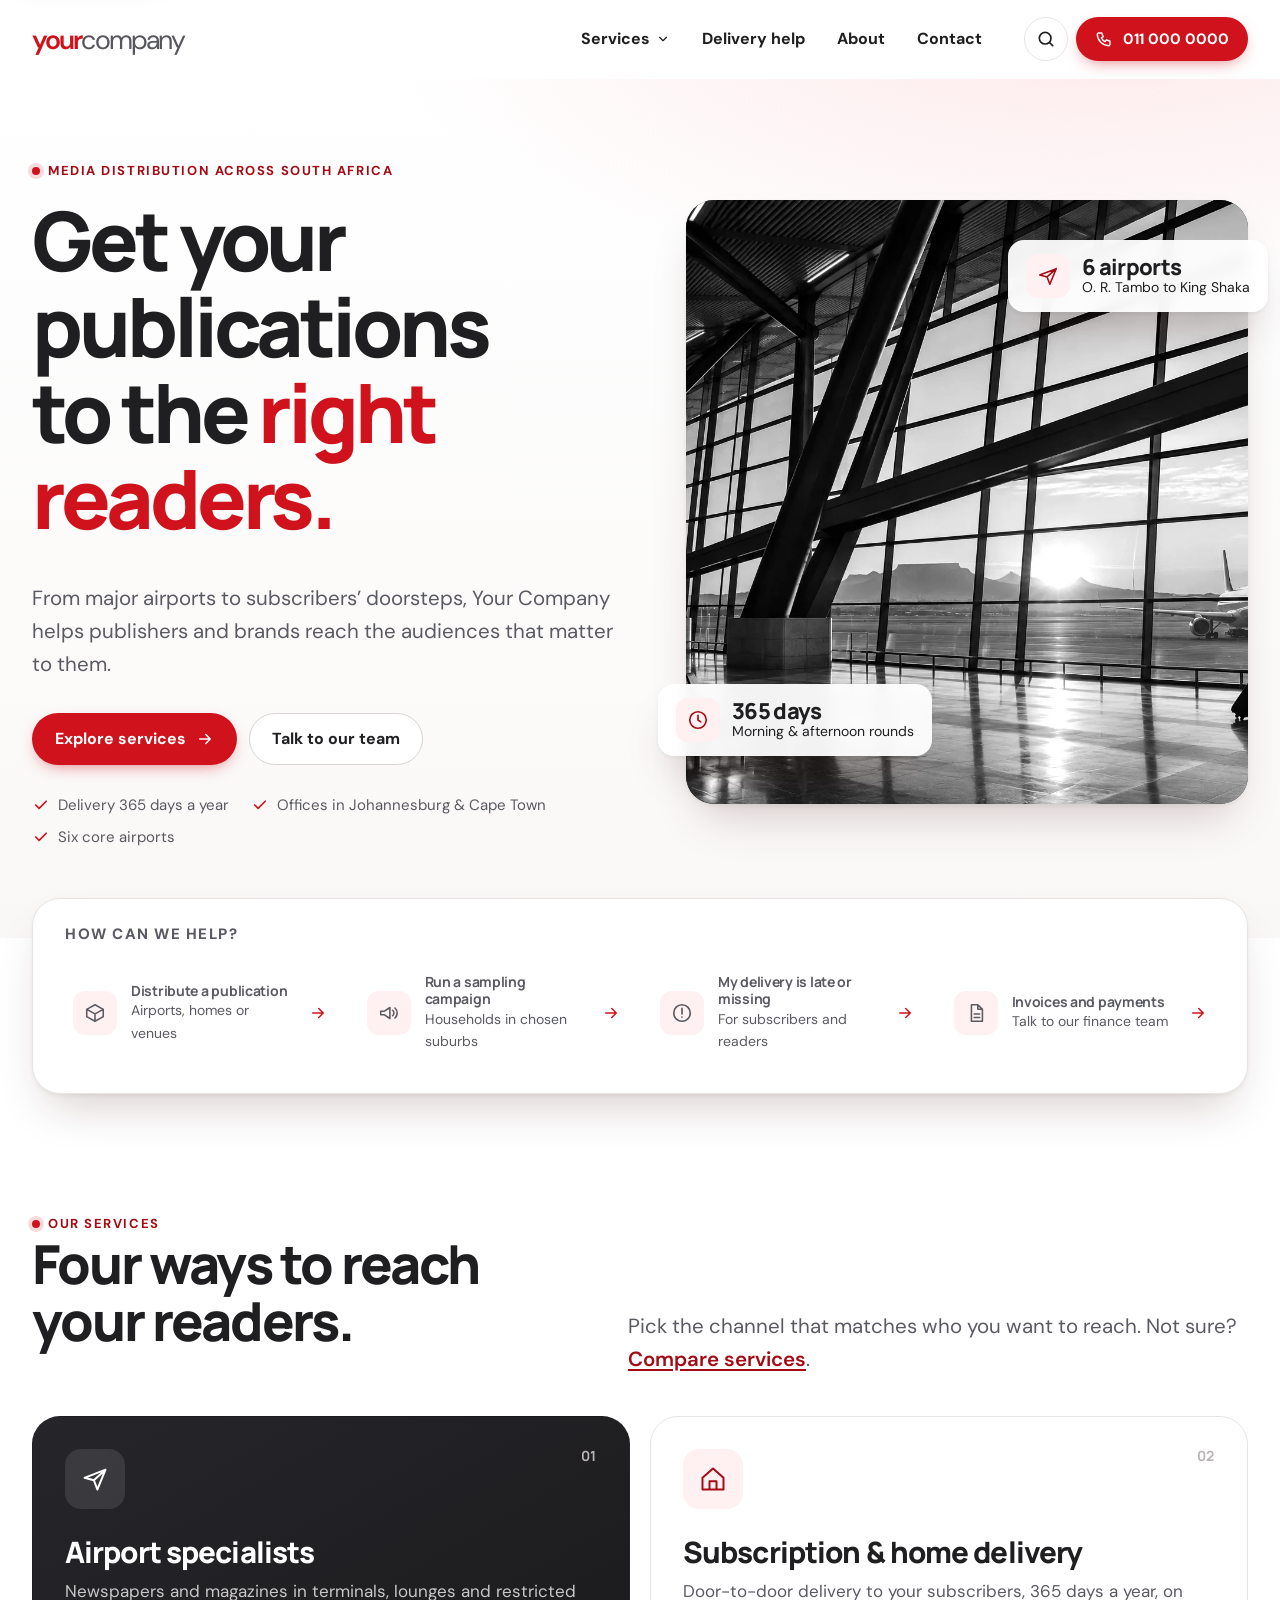
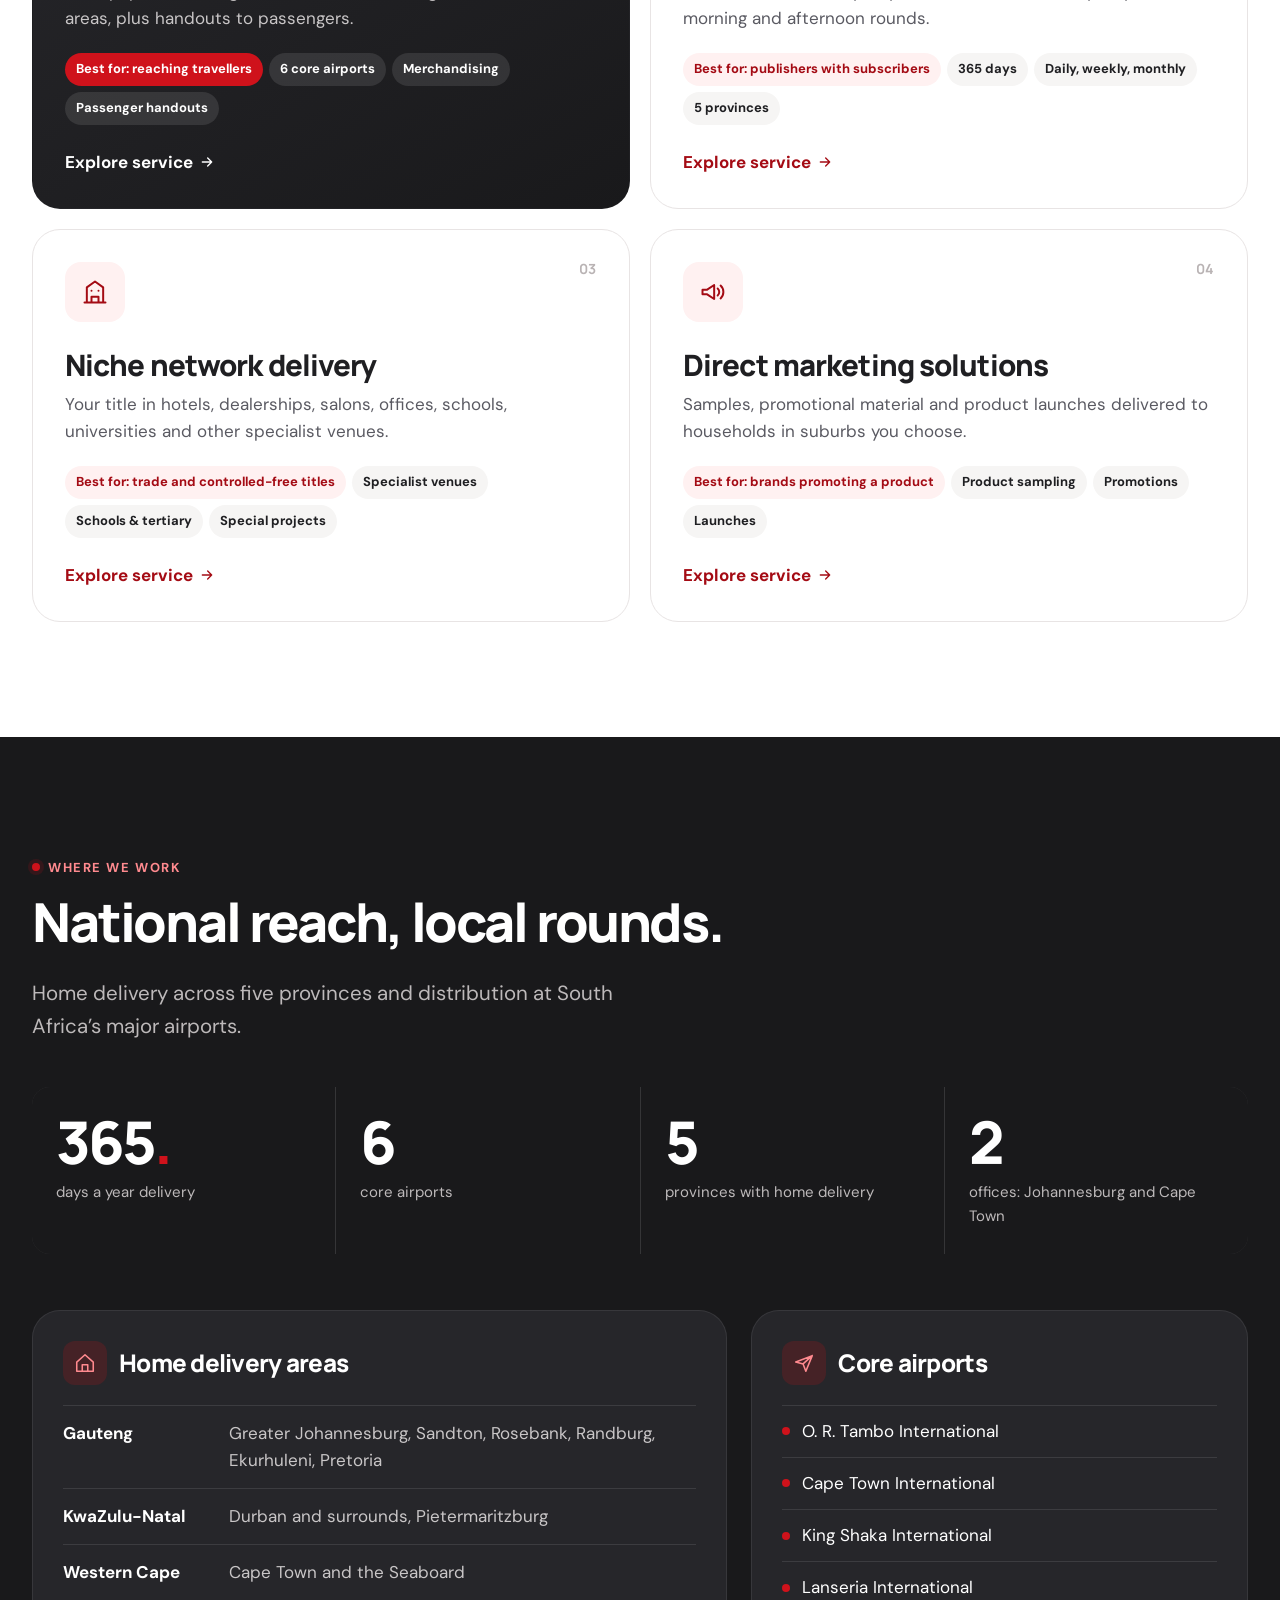
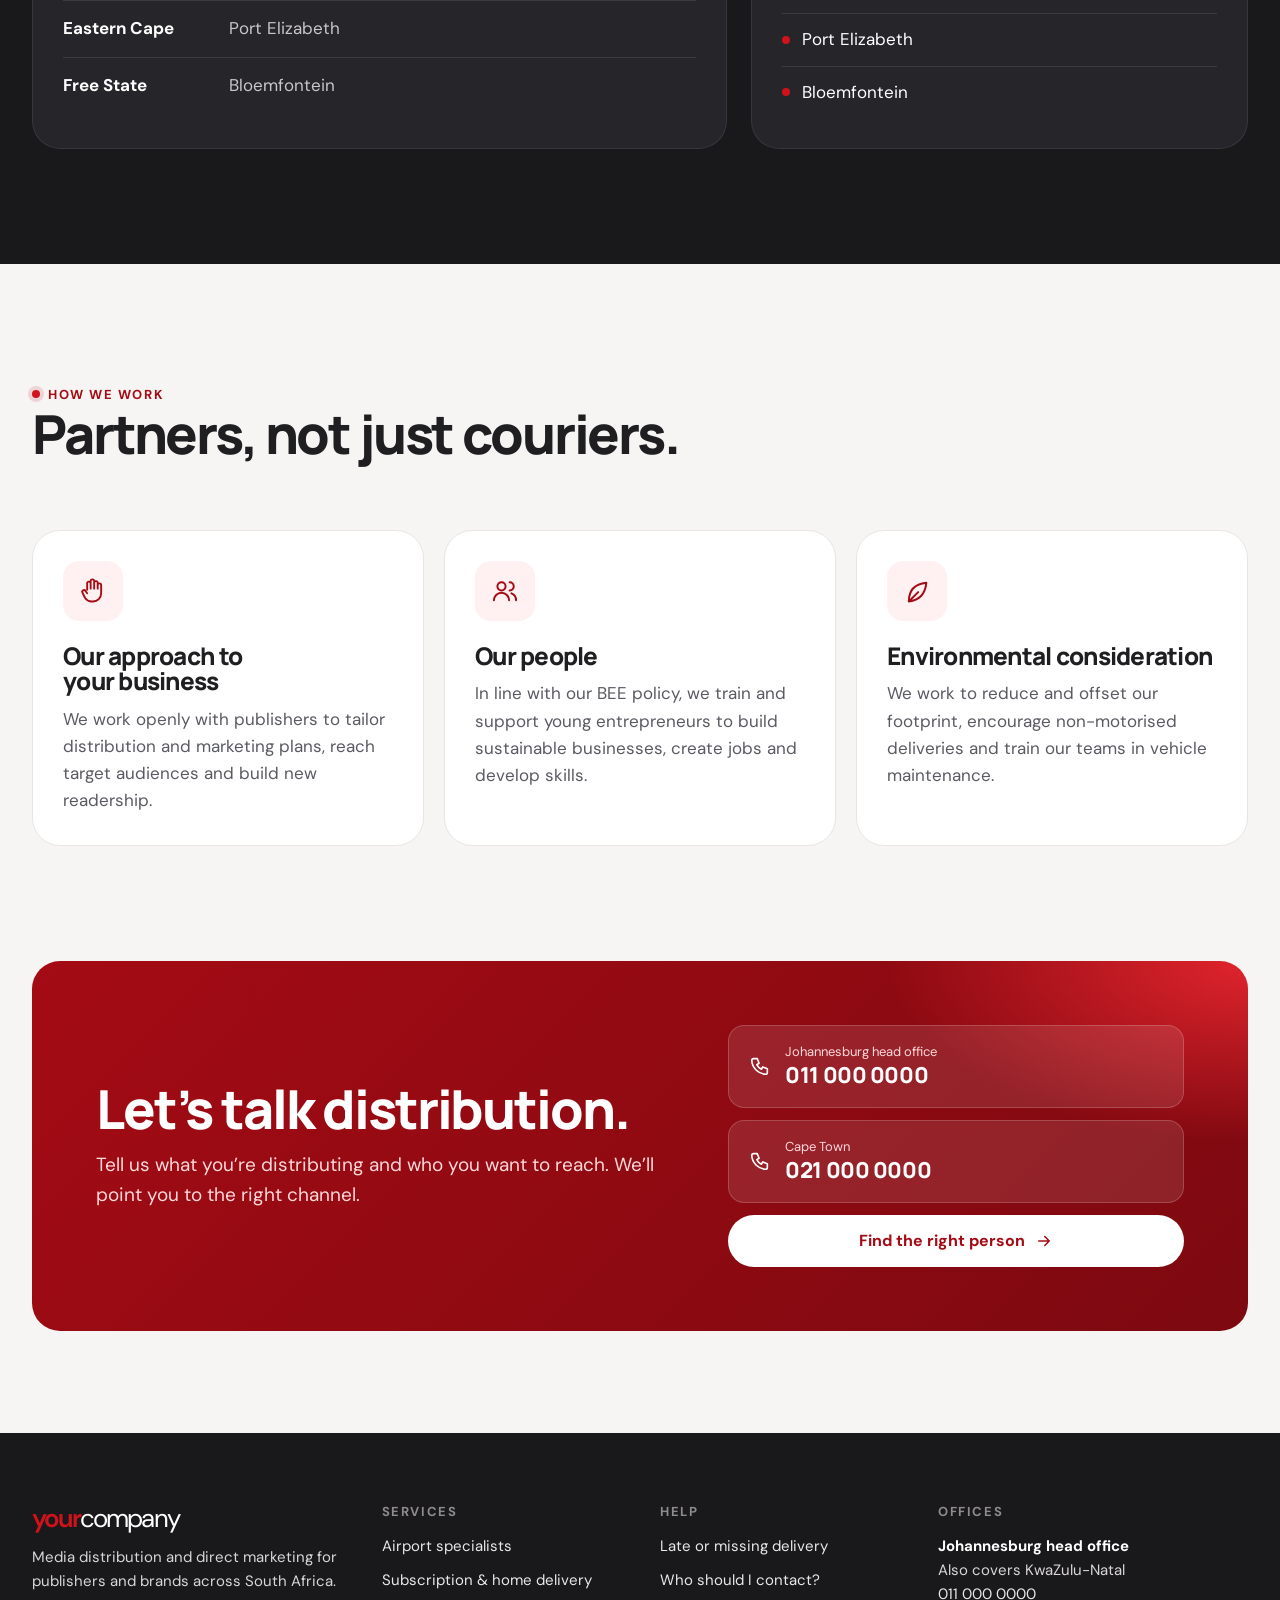
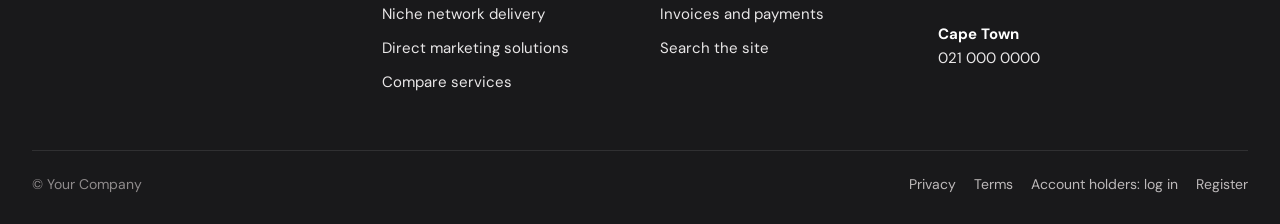
==== commit a1faba9a: "Switch to placeholder demo for public hosting Replace the company name, logo, staff names, emails, p" ====
--- a/index.html
+++ b/index.html
@@ -1,25 +1,25 @@
 <!doctype html>
 <html lang="en-ZA"><head><meta charset="utf-8"><meta name="viewport" content="width=device-width, initial-scale=1">
-<title>Media Support | Publication distribution &amp; direct marketing in South Africa</title><meta name="description" content="Airport, subscription, niche network and direct marketing distribution for publishers and brands across South Africa. Offices in Johannesburg and Cape Town.">
-<meta name="theme-color" content="#cf121b"><meta property="og:type" content="website"><meta property="og:site_name" content="Media Support">
-<meta property="og:title" content="Media Support | Publication distribution &amp; direct marketing in South Africa"><meta property="og:description" content="Airport, subscription, niche network and direct marketing distribution for publishers and brands across South Africa. Offices in Johannesburg and Cape Town."><meta property="og:image" content="airport.webp">
+<title>Your Company | Publication distribution &amp; direct marketing in South Africa</title><meta name="description" content="Airport, subscription, niche network and direct marketing distribution for publishers and brands across South Africa. Offices in Johannesburg and Cape Town.">
+<meta name="theme-color" content="#cf121b"><meta property="og:type" content="website"><meta property="og:site_name" content="Your Company">
+<meta property="og:title" content="Your Company | Publication distribution &amp; direct marketing in South Africa"><meta property="og:description" content="Airport, subscription, niche network and direct marketing distribution for publishers and brands across South Africa. Offices in Johannesburg and Cape Town."><meta property="og:image" content="airport.webp">
 <link rel="preconnect" href="https://fonts.googleapis.com"><link rel="preconnect" href="https://fonts.gstatic.com" crossorigin>
-<link rel="stylesheet" href="https://fonts.googleapis.com/css2?family=DM+Sans:opsz,wght@9..40,400;9..40,500;9..40,700&amp;family=Manrope:wght@500;700;800&amp;display=swap"><link rel="stylesheet" href="style.css"><script src="site.js" defer></script><script type="application/ld+json">{"@context": "https://schema.org", "@type": "Organization", "name": "Media Support", "url": "https://www.mediasupport.co.za/", "description": "Media distribution and direct marketing across South Africa.", "location": [{"@type": "Place", "name": "Johannesburg head office", "telephone": "+27 11 608 2462", "address": {"@type": "PostalAddress", "streetAddress": "Unit L4, Pinelands Office Park, Maxwell Drive", "addressLocality": "Modderfontein", "addressCountry": "ZA"}}, {"@type": "Place", "name": "Cape Town office", "telephone": "+27 21 385 0467", "address": {"@type": "PostalAddress", "streetAddress": "Unit 8 Glenkey Place, Aviation Crescent, Airport City", "addressLocality": "Cape Town", "addressCountry": "ZA"}}], "contactPoint": [{"@type": "ContactPoint", "telephone": "+27 11 608 2462", "contactType": "customer service", "areaServed": "ZA"}]}</script></head>
+<link rel="stylesheet" href="https://fonts.googleapis.com/css2?family=DM+Sans:opsz,wght@9..40,400;9..40,500;9..40,700&amp;family=Manrope:wght@500;700;800&amp;display=swap"><link rel="stylesheet" href="style.css"><script src="site.js" defer></script><script type="application/ld+json">{"@context": "https://schema.org", "@type": "Organization", "name": "Your Company", "url": "https://example.com/", "description": "Media distribution and direct marketing across South Africa.", "location": [{"@type": "Place", "name": "Johannesburg head office", "telephone": "+27 11 000 0000", "address": {"@type": "PostalAddress", "streetAddress": "Unit 1, Example Office Park", "addressLocality": "Johannesburg", "addressCountry": "ZA"}}, {"@type": "Place", "name": "Cape Town office", "telephone": "+27 21 000 0000", "address": {"@type": "PostalAddress", "streetAddress": "Unit 2, Example Business Park, Cape Town", "addressLocality": "Cape Town", "addressCountry": "ZA"}}], "contactPoint": [{"@type": "ContactPoint", "telephone": "+27 11 000 0000", "contactType": "customer service", "areaServed": "ZA"}]}</script></head>
 <body><a class="skip" href="#main">Skip to content</a><header class="hdr"><div class="wrap hdr-in">
-<a class="brand" href="index.html" aria-label="Media Support home"><span><b>media</b>support</span><img referrerpolicy="no-referrer" src="https://www.mediasupport.co.za/Portals/1/MEDIASUPPORT_logo-1.png?ver=NQtTN5rDRjRinapUCF1JPg%3D%3D" alt="" width="200" height="44" onerror="this.hidden=true"></a>
+<a class="brand" href="index.html" aria-label="Your Company home"><span><b>your</b>company</span></a>
 <nav class="mainnav" id="mainnav" aria-label="Main"><ul>
 <li class="has-menu"><a href="services.html">Services <svg class="chev" viewBox="0 0 24 24" fill="none" stroke="currentColor" stroke-width="2" stroke-linecap="round" stroke-linejoin="round" aria-hidden="true"><path d="m6 9 6 6 6-6"/></svg></a><div class="mega"><div class="mega-grid"><a href="airport.html"><span class="ico"><svg viewBox="0 0 24 24" fill="none" stroke="currentColor" stroke-width="1.7" stroke-linecap="round" stroke-linejoin="round" aria-hidden="true"><path d="M3 11l18-7-7 17-3-8-8-2zm8 2L21 4"/></svg></span><span><strong>Airport specialists</strong><span>Reaching travellers</span></span></a><a href="subscription.html"><span class="ico"><svg viewBox="0 0 24 24" fill="none" stroke="currentColor" stroke-width="1.7" stroke-linecap="round" stroke-linejoin="round" aria-hidden="true"><path d="M3 11l9-8 9 8v10H3zm6 10v-7h6v7"/></svg></span><span><strong>Subscription &amp; home delivery</strong><span>Publishers with subscribers</span></span></a><a href="networks.html"><span class="ico"><svg viewBox="0 0 24 24" fill="none" stroke="currentColor" stroke-width="1.7" stroke-linecap="round" stroke-linejoin="round" aria-hidden="true"><path d="M3 21h18M5 21V8l7-5 7 5v13M9 21v-5h6v5M9 11h.01M15 11h.01"/></svg></span><span><strong>Niche network delivery</strong><span>Trade and controlled-free titles</span></span></a><a href="marketing.html"><span class="ico"><svg viewBox="0 0 24 24" fill="none" stroke="currentColor" stroke-width="1.7" stroke-linecap="round" stroke-linejoin="round" aria-hidden="true"><path d="M3 10v4h4l6 4V6L7 10H3zm13-1a4 4 0 0 1 0 6m2.5-8.5a7.5 7.5 0 0 1 0 11"/></svg></span><span><strong>Direct marketing solutions</strong><span>Brands promoting a product</span></span></a></div><a class="mega-foot link" href="services.html#fit">Not sure which fits? Compare services <svg viewBox="0 0 24 24" fill="none" stroke="currentColor" stroke-width="2" stroke-linecap="round" stroke-linejoin="round" aria-hidden="true"><path d="M5 12h14m-6-6 6 6-6 6"/></svg></a></div></li>
 <li><a href="delivery-help.html">Delivery help</a></li>
 <li><a href="index.html#about">About</a></li>
 <li><a href="contact.html">Contact</a></li>
 </ul></nav>
-<div class="hdr-actions"><a class="iconbtn" href="search.html" aria-label="Search the site"><svg viewBox="0 0 24 24" fill="none" stroke="currentColor" stroke-width="2" stroke-linecap="round" stroke-linejoin="round" aria-hidden="true"><circle cx="11" cy="11" r="7"/><path d="m20 20-3.5-3.5"/></svg></a><a class="btn btn-sm hdr-call" href="tel:+27116082462"><svg viewBox="0 0 24 24" fill="none" stroke="currentColor" stroke-width="1.8" stroke-linecap="round" stroke-linejoin="round" aria-hidden="true"><path d="M5 4h4l2 5-2.5 1.5a11 11 0 0 0 5 5L15 13l5 2v4a2 2 0 0 1-2 2A16 16 0 0 1 3 6a2 2 0 0 1 2-2"/></svg>011 608 2462</a>
+<div class="hdr-actions"><a class="iconbtn" href="search.html" aria-label="Search the site"><svg viewBox="0 0 24 24" fill="none" stroke="currentColor" stroke-width="2" stroke-linecap="round" stroke-linejoin="round" aria-hidden="true"><circle cx="11" cy="11" r="7"/><path d="m20 20-3.5-3.5"/></svg></a><a class="btn btn-sm hdr-call" href="tel:+27110000000"><svg viewBox="0 0 24 24" fill="none" stroke="currentColor" stroke-width="1.8" stroke-linecap="round" stroke-linejoin="round" aria-hidden="true"><path d="M5 4h4l2 5-2.5 1.5a11 11 0 0 0 5 5L15 13l5 2v4a2 2 0 0 1-2 2A16 16 0 0 1 3 6a2 2 0 0 1 2-2"/></svg>011 000 0000</a>
 <button class="iconbtn menu-btn" type="button" aria-controls="mainnav" aria-expanded="false" aria-label="Open menu" data-open='<svg viewBox="0 0 24 24" fill="none" stroke="currentColor" stroke-width="2" stroke-linecap="round" stroke-linejoin="round" aria-hidden="true"><path d="M4 7h16M4 12h16M4 17h16"/></svg>' data-close='<svg viewBox="0 0 24 24" fill="none" stroke="currentColor" stroke-width="2" stroke-linecap="round" stroke-linejoin="round" aria-hidden="true"><path d="M6 6l12 12M18 6 6 18"/></svg>'><svg viewBox="0 0 24 24" fill="none" stroke="currentColor" stroke-width="2" stroke-linecap="round" stroke-linejoin="round" aria-hidden="true"><path d="M4 7h16M4 12h16M4 17h16"/></svg></button></div>
 </div></header><main id="main">
 <section class="hero"><div class="wrap hero-grid">
 <div><p class="eyebrow">Media distribution across South Africa</p>
 <h1>Get your publications to the <em>right readers.</em></h1>
-<p class="lead">From major airports to subscribers’ doorsteps, Media Support helps publishers and brands reach the audiences that matter to them.</p>
+<p class="lead">From major airports to subscribers’ doorsteps, Your Company helps publishers and brands reach the audiences that matter to them.</p>
 <div class="actions"><a class="btn" href="services.html">Explore services <svg viewBox="0 0 24 24" fill="none" stroke="currentColor" stroke-width="2" stroke-linecap="round" stroke-linejoin="round" aria-hidden="true"><path d="M5 12h14m-6-6 6 6-6 6"/></svg></a><a class="btn btn-ghost" href="contact.html#needs">Talk to our team</a></div>
 <ul class="trust"><li><svg viewBox="0 0 24 24" fill="none" stroke="currentColor" stroke-width="2.2" stroke-linecap="round" stroke-linejoin="round" aria-hidden="true"><path d="m5 12 4.5 4.5L19 7"/></svg>Delivery 365 days a year</li><li><svg viewBox="0 0 24 24" fill="none" stroke="currentColor" stroke-width="2.2" stroke-linecap="round" stroke-linejoin="round" aria-hidden="true"><path d="m5 12 4.5 4.5L19 7"/></svg>Offices in Johannesburg &amp; Cape Town</li><li><svg viewBox="0 0 24 24" fill="none" stroke="currentColor" stroke-width="2.2" stroke-linecap="round" stroke-linejoin="round" aria-hidden="true"><path d="m5 12 4.5 4.5L19 7"/></svg>Six core airports</li></ul></div>
 <div class="hero-media"><figure><img src="airport.webp" alt="Travellers walking through a bright airport terminal" width="1200" height="1300" fetchpriority="high"></figure>
@@ -62,17 +62,17 @@
 </div></div></section>
 <div class="soft"><section class="cta"><div class="wrap"><div class="cta-box rv">
 <div><h2>Let’s talk distribution.</h2><p>Tell us what you’re distributing and who you want to reach. We’ll point you to the right channel.</p></div>
-<div class="cta-actions"><a class="cta-phone" href="tel:+27116082462"><svg viewBox="0 0 24 24" fill="none" stroke="currentColor" stroke-width="1.8" stroke-linecap="round" stroke-linejoin="round" aria-hidden="true"><path d="M5 4h4l2 5-2.5 1.5a11 11 0 0 0 5 5L15 13l5 2v4a2 2 0 0 1-2 2A16 16 0 0 1 3 6a2 2 0 0 1 2-2"/></svg><span><small>Johannesburg head office</small><strong>011 608 2462</strong></span></a><a class="cta-phone" href="tel:+27213850467"><svg viewBox="0 0 24 24" fill="none" stroke="currentColor" stroke-width="1.8" stroke-linecap="round" stroke-linejoin="round" aria-hidden="true"><path d="M5 4h4l2 5-2.5 1.5a11 11 0 0 0 5 5L15 13l5 2v4a2 2 0 0 1-2 2A16 16 0 0 1 3 6a2 2 0 0 1 2-2"/></svg><span><small>Cape Town</small><strong>021 385 0467</strong></span></a><a class="btn btn-white" href="contact.html#needs">Find the right person <svg viewBox="0 0 24 24" fill="none" stroke="currentColor" stroke-width="2" stroke-linecap="round" stroke-linejoin="round" aria-hidden="true"><path d="M5 12h14m-6-6 6 6-6 6"/></svg></a></div>
+<div class="cta-actions"><a class="cta-phone" href="tel:+27110000000"><svg viewBox="0 0 24 24" fill="none" stroke="currentColor" stroke-width="1.8" stroke-linecap="round" stroke-linejoin="round" aria-hidden="true"><path d="M5 4h4l2 5-2.5 1.5a11 11 0 0 0 5 5L15 13l5 2v4a2 2 0 0 1-2 2A16 16 0 0 1 3 6a2 2 0 0 1 2-2"/></svg><span><small>Johannesburg head office</small><strong>011 000 0000</strong></span></a><a class="cta-phone" href="tel:+27210000000"><svg viewBox="0 0 24 24" fill="none" stroke="currentColor" stroke-width="1.8" stroke-linecap="round" stroke-linejoin="round" aria-hidden="true"><path d="M5 4h4l2 5-2.5 1.5a11 11 0 0 0 5 5L15 13l5 2v4a2 2 0 0 1-2 2A16 16 0 0 1 3 6a2 2 0 0 1 2-2"/></svg><span><small>Cape Town</small><strong>021 000 0000</strong></span></a><a class="btn btn-white" href="contact.html#needs">Find the right person <svg viewBox="0 0 24 24" fill="none" stroke="currentColor" stroke-width="2" stroke-linecap="round" stroke-linejoin="round" aria-hidden="true"><path d="M5 12h14m-6-6 6 6-6 6"/></svg></a></div>
 </div></div></section></div></main><footer><div class="wrap">
 <div class="foot-grid">
-<div><div class="foot-brand"><b>media</b>support</div><p>Media distribution and direct marketing for publishers and brands across South Africa.</p></div>
+<div><div class="foot-brand"><b>your</b>company</div><p>Media distribution and direct marketing for publishers and brands across South Africa.</p></div>
 <div><h2>Services</h2><ul><li><a href="airport.html">Airport specialists</a></li><li><a href="subscription.html">Subscription &amp; home delivery</a></li><li><a href="networks.html">Niche network delivery</a></li><li><a href="marketing.html">Direct marketing solutions</a></li><li><a href="services.html#fit">Compare services</a></li></ul></div>
 <div><h2>Help</h2><ul><li><a href="delivery-help.html">Late or missing delivery</a></li><li><a href="contact.html#needs">Who should I contact?</a></li><li><a href="contact.html#accounts">Invoices and payments</a></li><li><a href="search.html">Search the site</a></li></ul></div>
 <div><h2>Offices</h2>
-<div class="foot-office"><strong>Johannesburg head office</strong>Also covers KwaZulu-Natal<br><a href="tel:+27116082462">011 608 2462</a></div>
-<div class="foot-office"><strong>Cape Town</strong><a href="tel:+27213850467">021 385 0467</a></div></div>
+<div class="foot-office"><strong>Johannesburg head office</strong>Also covers KwaZulu-Natal<br><a href="tel:+27110000000">011 000 0000</a></div>
+<div class="foot-office"><strong>Cape Town</strong><a href="tel:+27210000000">021 000 0000</a></div></div>
 </div>
-<div class="foot-bottom"><span>© Media Support</span><nav aria-label="Legal and account"><a href="https://www.mediasupport.co.za/Privacy">Privacy</a><a href="https://www.mediasupport.co.za/Terms">Terms</a><a href="https://www.mediasupport.co.za/Login">Account holders: log in</a><a href="https://www.mediasupport.co.za/Register">Register</a></nav></div>
+<div class="foot-bottom"><span>© Your Company</span><nav aria-label="Legal and account"><a href="https://example.com/Privacy">Privacy</a><a href="https://example.com/Terms">Terms</a><a href="https://example.com/Login">Account holders: log in</a><a href="https://example.com/Register">Register</a></nav></div>
 </div></footer>
-<div class="qbar" aria-label="Quick contact"><a class="btn btn-ghost" href="tel:+27116082462"><svg viewBox="0 0 24 24" fill="none" stroke="currentColor" stroke-width="1.8" stroke-linecap="round" stroke-linejoin="round" aria-hidden="true"><path d="M5 4h4l2 5-2.5 1.5a11 11 0 0 0 5 5L15 13l5 2v4a2 2 0 0 1-2 2A16 16 0 0 1 3 6a2 2 0 0 1 2-2"/></svg>Call us</a><a class="btn" href="contact.html#needs">Who to contact</a></div>
+<div class="qbar" aria-label="Quick contact"><a class="btn btn-ghost" href="tel:+27110000000"><svg viewBox="0 0 24 24" fill="none" stroke="currentColor" stroke-width="1.8" stroke-linecap="round" stroke-linejoin="round" aria-hidden="true"><path d="M5 4h4l2 5-2.5 1.5a11 11 0 0 0 5 5L15 13l5 2v4a2 2 0 0 1-2 2A16 16 0 0 1 3 6a2 2 0 0 1 2-2"/></svg>Call us</a><a class="btn" href="contact.html#needs">Who to contact</a></div>
 </body></html>
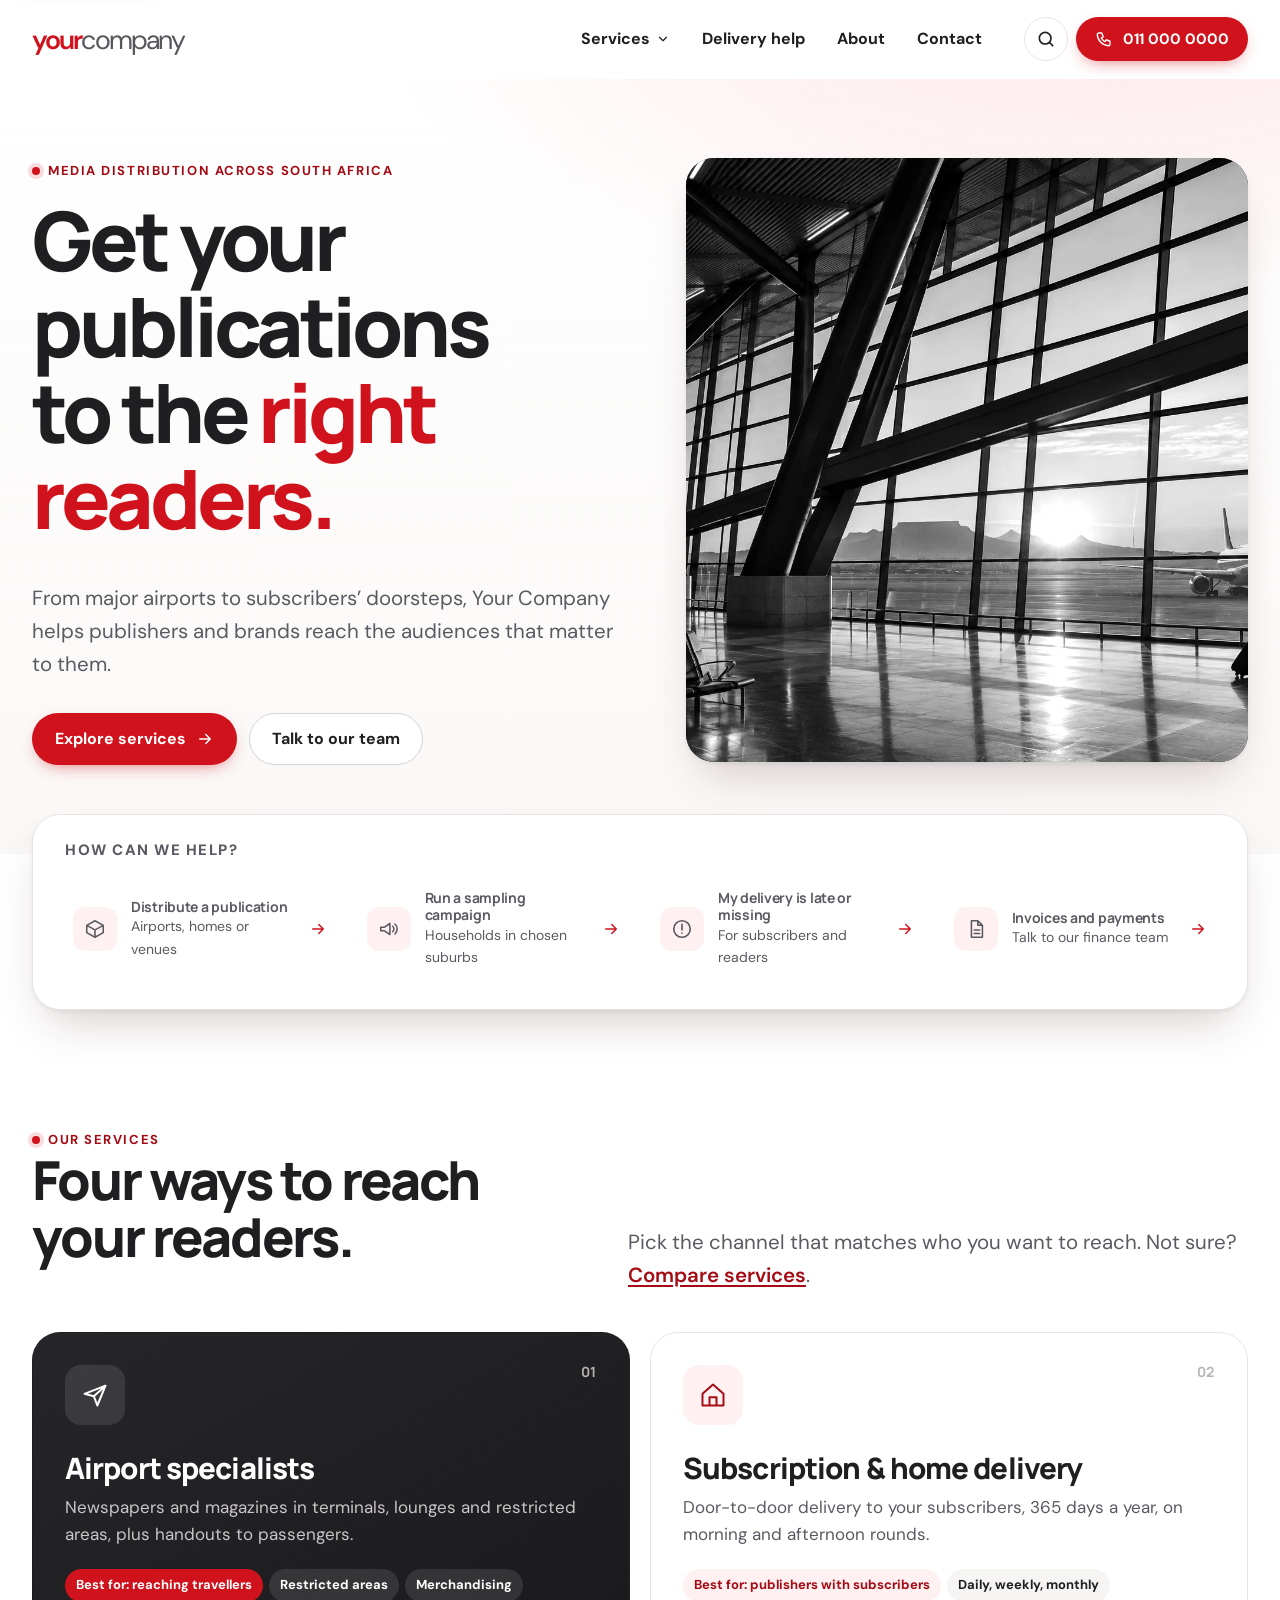
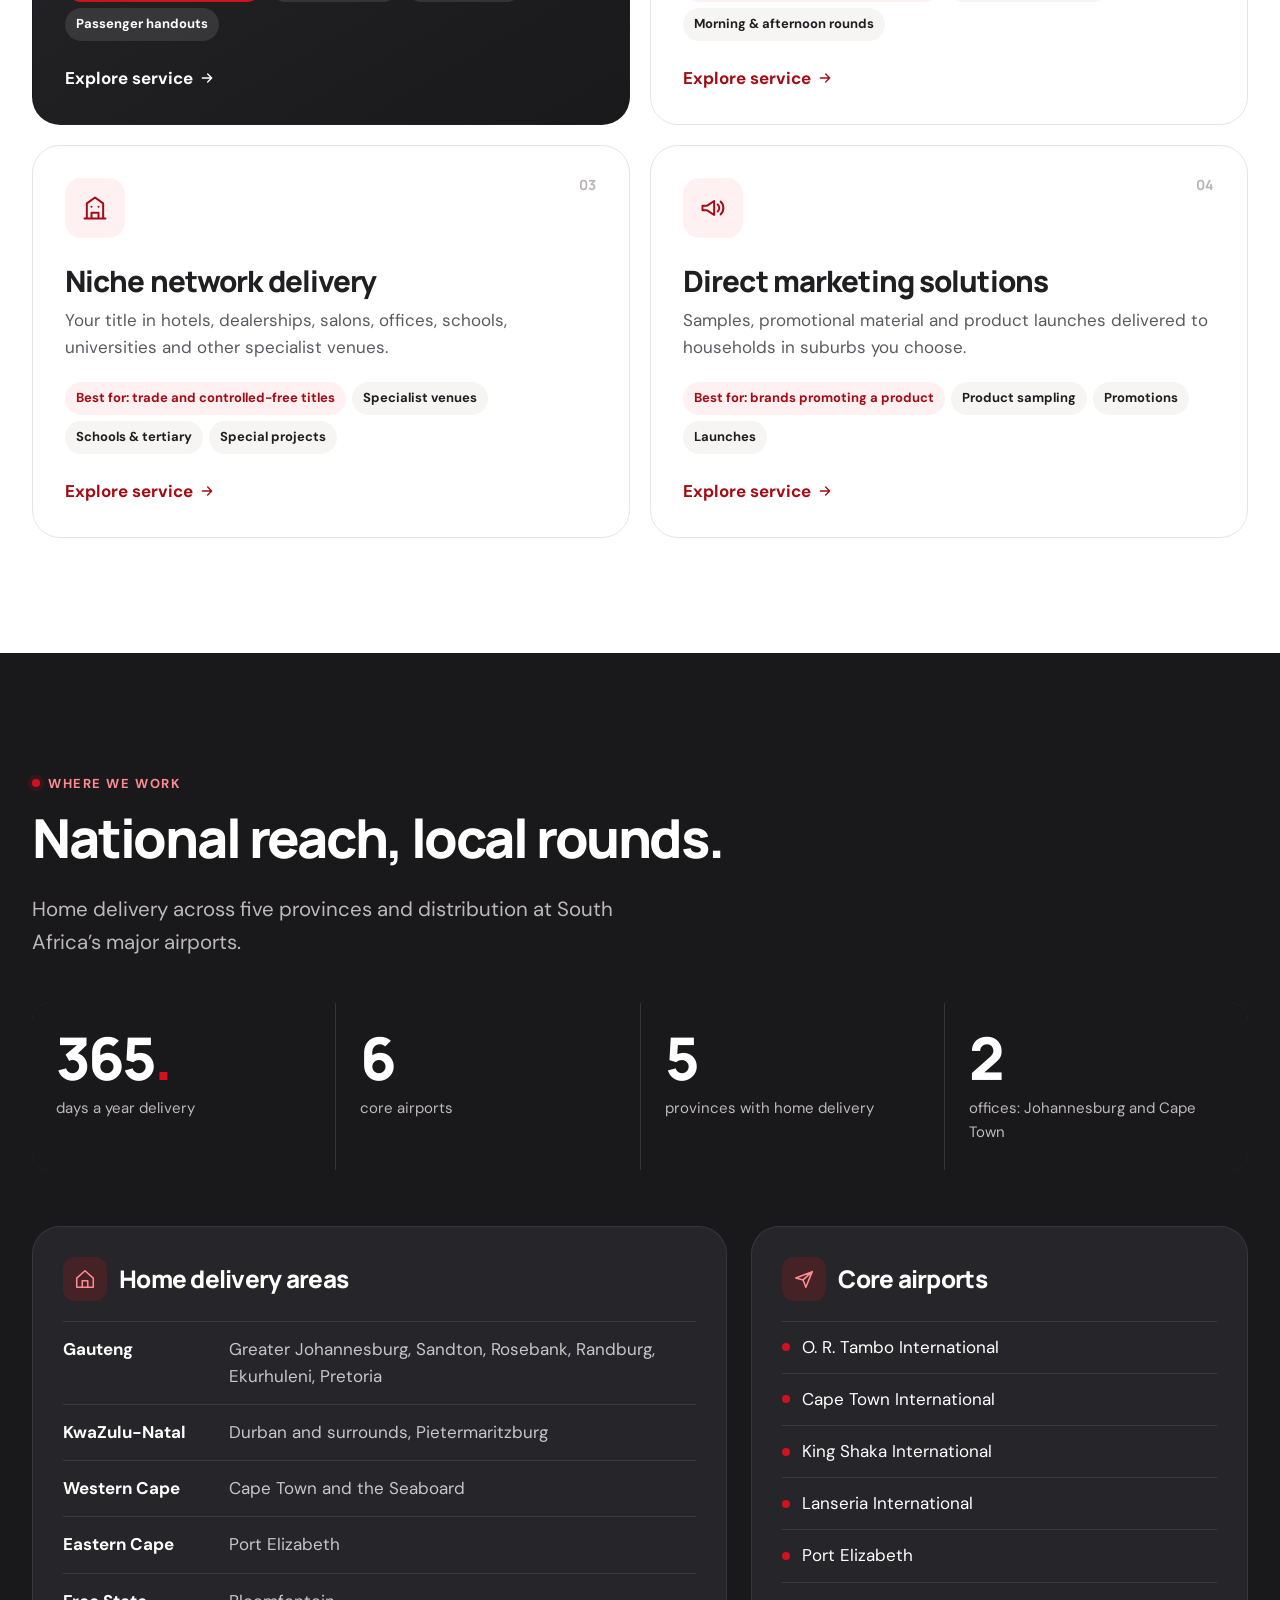
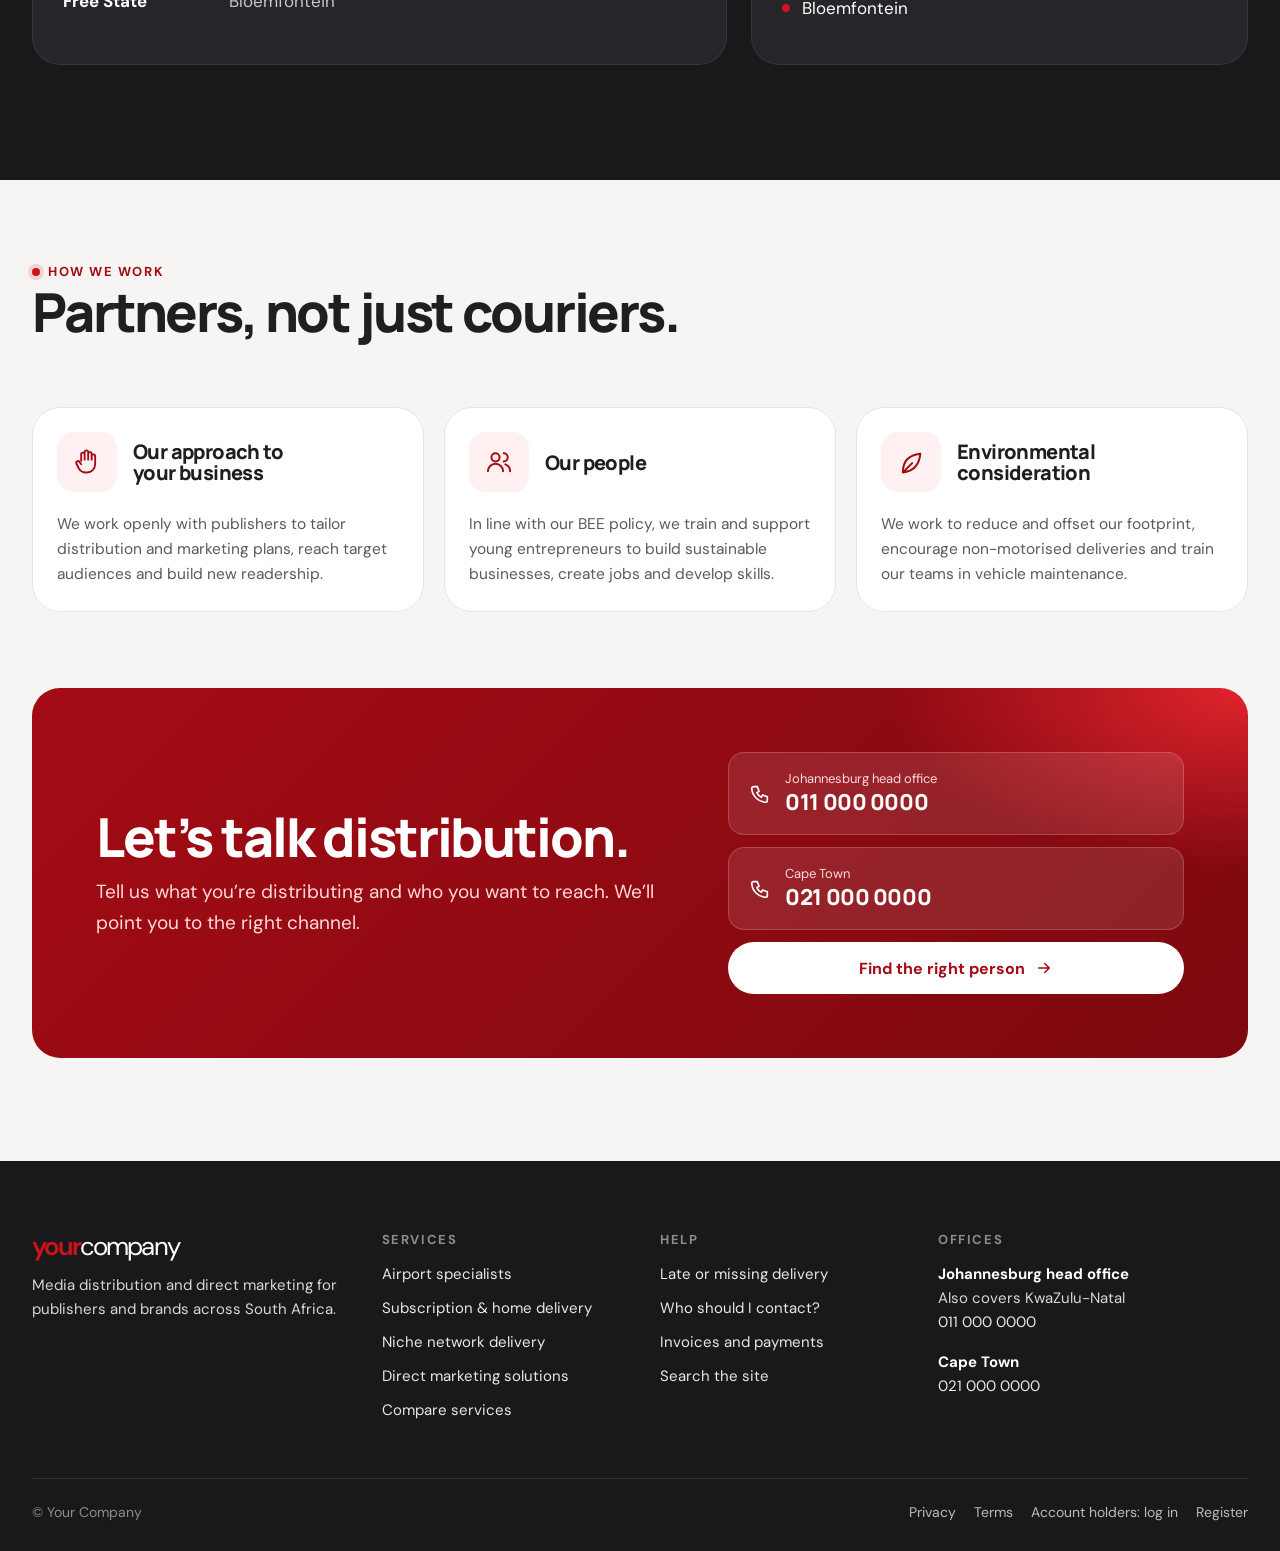
==== commit d66f5cc9: "Trim homepage repetition and tighten phone layout Remove the hero trust line and floating badges tha" ====
--- a/index.html
+++ b/index.html
@@ -21,17 +21,16 @@
 <h1>Get your publications to the <em>right readers.</em></h1>
 <p class="lead">From major airports to subscribers’ doorsteps, Your Company helps publishers and brands reach the audiences that matter to them.</p>
 <div class="actions"><a class="btn" href="services.html">Explore services <svg viewBox="0 0 24 24" fill="none" stroke="currentColor" stroke-width="2" stroke-linecap="round" stroke-linejoin="round" aria-hidden="true"><path d="M5 12h14m-6-6 6 6-6 6"/></svg></a><a class="btn btn-ghost" href="contact.html#needs">Talk to our team</a></div>
-<ul class="trust"><li><svg viewBox="0 0 24 24" fill="none" stroke="currentColor" stroke-width="2.2" stroke-linecap="round" stroke-linejoin="round" aria-hidden="true"><path d="m5 12 4.5 4.5L19 7"/></svg>Delivery 365 days a year</li><li><svg viewBox="0 0 24 24" fill="none" stroke="currentColor" stroke-width="2.2" stroke-linecap="round" stroke-linejoin="round" aria-hidden="true"><path d="m5 12 4.5 4.5L19 7"/></svg>Offices in Johannesburg &amp; Cape Town</li><li><svg viewBox="0 0 24 24" fill="none" stroke="currentColor" stroke-width="2.2" stroke-linecap="round" stroke-linejoin="round" aria-hidden="true"><path d="m5 12 4.5 4.5L19 7"/></svg>Six core airports</li></ul></div>
+</div>
 <div class="hero-media"><figure><img src="airport.webp" alt="Travellers walking through a bright airport terminal" width="1200" height="1300" fetchpriority="high"></figure>
-<div class="float float-a"><span class="ico"><svg viewBox="0 0 24 24" fill="none" stroke="currentColor" stroke-width="1.8" stroke-linecap="round" stroke-linejoin="round" aria-hidden="true"><circle cx="12" cy="12" r="9"/><path d="M12 7v5l3 2"/></svg></span><span><strong>365 days</strong>Morning &amp; afternoon rounds</span></div>
-<div class="float float-b"><span class="ico"><svg viewBox="0 0 24 24" fill="none" stroke="currentColor" stroke-width="1.7" stroke-linecap="round" stroke-linejoin="round" aria-hidden="true"><path d="M3 11l18-7-7 17-3-8-8-2zm8 2L21 4"/></svg></span><span><strong>6 airports</strong>O. R. Tambo to King Shaka</span></div></div>
+</div>
 </div></section>
 
 <section class="paths"><div class="wrap"><div class="paths-card rv"><h2>How can we help?</h2><div class="paths-grid"><a class="path" href="services.html"><span class="ico"><svg viewBox="0 0 24 24" fill="none" stroke="currentColor" stroke-width="1.7" stroke-linecap="round" stroke-linejoin="round" aria-hidden="true"><path d="M21 8 12 3 3 8v8l9 5 9-5zM3 8l9 5 9-5M12 13v8"/></svg></span><span><strong>Distribute a publication</strong><span>Airports, homes or venues</span></span><svg class="arrow" viewBox="0 0 24 24" fill="none" stroke="currentColor" stroke-width="2" stroke-linecap="round" stroke-linejoin="round" aria-hidden="true"><path d="M5 12h14m-6-6 6 6-6 6"/></svg></a><a class="path" href="marketing.html"><span class="ico"><svg viewBox="0 0 24 24" fill="none" stroke="currentColor" stroke-width="1.7" stroke-linecap="round" stroke-linejoin="round" aria-hidden="true"><path d="M3 10v4h4l6 4V6L7 10H3zm13-1a4 4 0 0 1 0 6m2.5-8.5a7.5 7.5 0 0 1 0 11"/></svg></span><span><strong>Run a sampling campaign</strong><span>Households in chosen suburbs</span></span><svg class="arrow" viewBox="0 0 24 24" fill="none" stroke="currentColor" stroke-width="2" stroke-linecap="round" stroke-linejoin="round" aria-hidden="true"><path d="M5 12h14m-6-6 6 6-6 6"/></svg></a><a class="path" href="delivery-help.html"><span class="ico"><svg viewBox="0 0 24 24" fill="none" stroke="currentColor" stroke-width="1.8" stroke-linecap="round" stroke-linejoin="round" aria-hidden="true"><circle cx="12" cy="12" r="9"/><path d="M12 7v6m0 3.5h.01"/></svg></span><span><strong>My delivery is late or missing</strong><span>For subscribers and readers</span></span><svg class="arrow" viewBox="0 0 24 24" fill="none" stroke="currentColor" stroke-width="2" stroke-linecap="round" stroke-linejoin="round" aria-hidden="true"><path d="M5 12h14m-6-6 6 6-6 6"/></svg></a><a class="path" href="contact.html#accounts"><span class="ico"><svg viewBox="0 0 24 24" fill="none" stroke="currentColor" stroke-width="1.7" stroke-linecap="round" stroke-linejoin="round" aria-hidden="true"><path d="M7 3h7l5 5v13H7zM14 3v5h5M10 13h6M10 17h6"/></svg></span><span><strong>Invoices and payments</strong><span>Talk to our finance team</span></span><svg class="arrow" viewBox="0 0 24 24" fill="none" stroke="currentColor" stroke-width="2" stroke-linecap="round" stroke-linejoin="round" aria-hidden="true"><path d="M5 12h14m-6-6 6 6-6 6"/></svg></a></div></div></div></section>
 
 <section class="section" id="services"><div class="wrap">
 <div class="section-head"><div><p class="eyebrow">Our services</p><h2>Four ways to reach<br>your readers.</h2></div><p class="lead">Pick the channel that matches who you want to reach. Not sure? <a class="ul" href="services.html#fit">Compare services</a>.</p></div>
-<div class="svc-grid"><a class="svc rv svc-feature" href="airport.html"><div class="svc-top"><span class="ico ico-lg"><svg viewBox="0 0 24 24" fill="none" stroke="currentColor" stroke-width="1.7" stroke-linecap="round" stroke-linejoin="round" aria-hidden="true"><path d="M3 11l18-7-7 17-3-8-8-2zm8 2L21 4"/></svg></span><span class="svc-num">01</span></div><h3>Airport specialists</h3><p>Newspapers and magazines in terminals, lounges and restricted areas, plus handouts to passengers.</p><ul class="chips"><li class="best">Best for: reaching travellers</li><li>6 core airports</li><li>Merchandising</li><li>Passenger handouts</li></ul><span class="link">Explore service <svg viewBox="0 0 24 24" fill="none" stroke="currentColor" stroke-width="2" stroke-linecap="round" stroke-linejoin="round" aria-hidden="true"><path d="M5 12h14m-6-6 6 6-6 6"/></svg></span></a><a class="svc rv" href="subscription.html"><div class="svc-top"><span class="ico ico-lg"><svg viewBox="0 0 24 24" fill="none" stroke="currentColor" stroke-width="1.7" stroke-linecap="round" stroke-linejoin="round" aria-hidden="true"><path d="M3 11l9-8 9 8v10H3zm6 10v-7h6v7"/></svg></span><span class="svc-num">02</span></div><h3>Subscription &amp; home delivery</h3><p>Door-to-door delivery to your subscribers, 365 days a year, on morning and afternoon rounds.</p><ul class="chips"><li class="best">Best for: publishers with subscribers</li><li>365 days</li><li>Daily, weekly, monthly</li><li>5 provinces</li></ul><span class="link">Explore service <svg viewBox="0 0 24 24" fill="none" stroke="currentColor" stroke-width="2" stroke-linecap="round" stroke-linejoin="round" aria-hidden="true"><path d="M5 12h14m-6-6 6 6-6 6"/></svg></span></a><a class="svc rv" href="networks.html"><div class="svc-top"><span class="ico ico-lg"><svg viewBox="0 0 24 24" fill="none" stroke="currentColor" stroke-width="1.7" stroke-linecap="round" stroke-linejoin="round" aria-hidden="true"><path d="M3 21h18M5 21V8l7-5 7 5v13M9 21v-5h6v5M9 11h.01M15 11h.01"/></svg></span><span class="svc-num">03</span></div><h3>Niche network delivery</h3><p>Your title in hotels, dealerships, salons, offices, schools, universities and other specialist venues.</p><ul class="chips"><li class="best">Best for: trade and controlled-free titles</li><li>Specialist venues</li><li>Schools &amp; tertiary</li><li>Special projects</li></ul><span class="link">Explore service <svg viewBox="0 0 24 24" fill="none" stroke="currentColor" stroke-width="2" stroke-linecap="round" stroke-linejoin="round" aria-hidden="true"><path d="M5 12h14m-6-6 6 6-6 6"/></svg></span></a><a class="svc rv" href="marketing.html"><div class="svc-top"><span class="ico ico-lg"><svg viewBox="0 0 24 24" fill="none" stroke="currentColor" stroke-width="1.7" stroke-linecap="round" stroke-linejoin="round" aria-hidden="true"><path d="M3 10v4h4l6 4V6L7 10H3zm13-1a4 4 0 0 1 0 6m2.5-8.5a7.5 7.5 0 0 1 0 11"/></svg></span><span class="svc-num">04</span></div><h3>Direct marketing solutions</h3><p>Samples, promotional material and product launches delivered to households in suburbs you choose.</p><ul class="chips"><li class="best">Best for: brands promoting a product</li><li>Product sampling</li><li>Promotions</li><li>Launches</li></ul><span class="link">Explore service <svg viewBox="0 0 24 24" fill="none" stroke="currentColor" stroke-width="2" stroke-linecap="round" stroke-linejoin="round" aria-hidden="true"><path d="M5 12h14m-6-6 6 6-6 6"/></svg></span></a></div>
+<div class="svc-grid"><a class="svc rv svc-feature" href="airport.html"><div class="svc-top"><span class="ico ico-lg"><svg viewBox="0 0 24 24" fill="none" stroke="currentColor" stroke-width="1.7" stroke-linecap="round" stroke-linejoin="round" aria-hidden="true"><path d="M3 11l18-7-7 17-3-8-8-2zm8 2L21 4"/></svg></span><span class="svc-num">01</span></div><h3>Airport specialists</h3><p>Newspapers and magazines in terminals, lounges and restricted areas, plus handouts to passengers.</p><ul class="chips"><li class="best">Best for: reaching travellers</li><li>Restricted areas</li><li>Merchandising</li><li>Passenger handouts</li></ul><span class="link">Explore service <svg viewBox="0 0 24 24" fill="none" stroke="currentColor" stroke-width="2" stroke-linecap="round" stroke-linejoin="round" aria-hidden="true"><path d="M5 12h14m-6-6 6 6-6 6"/></svg></span></a><a class="svc rv" href="subscription.html"><div class="svc-top"><span class="ico ico-lg"><svg viewBox="0 0 24 24" fill="none" stroke="currentColor" stroke-width="1.7" stroke-linecap="round" stroke-linejoin="round" aria-hidden="true"><path d="M3 11l9-8 9 8v10H3zm6 10v-7h6v7"/></svg></span><span class="svc-num">02</span></div><h3>Subscription &amp; home delivery</h3><p>Door-to-door delivery to your subscribers, 365 days a year, on morning and afternoon rounds.</p><ul class="chips"><li class="best">Best for: publishers with subscribers</li><li>Daily, weekly, monthly</li><li>Morning &amp; afternoon rounds</li></ul><span class="link">Explore service <svg viewBox="0 0 24 24" fill="none" stroke="currentColor" stroke-width="2" stroke-linecap="round" stroke-linejoin="round" aria-hidden="true"><path d="M5 12h14m-6-6 6 6-6 6"/></svg></span></a><a class="svc rv" href="networks.html"><div class="svc-top"><span class="ico ico-lg"><svg viewBox="0 0 24 24" fill="none" stroke="currentColor" stroke-width="1.7" stroke-linecap="round" stroke-linejoin="round" aria-hidden="true"><path d="M3 21h18M5 21V8l7-5 7 5v13M9 21v-5h6v5M9 11h.01M15 11h.01"/></svg></span><span class="svc-num">03</span></div><h3>Niche network delivery</h3><p>Your title in hotels, dealerships, salons, offices, schools, universities and other specialist venues.</p><ul class="chips"><li class="best">Best for: trade and controlled-free titles</li><li>Specialist venues</li><li>Schools &amp; tertiary</li><li>Special projects</li></ul><span class="link">Explore service <svg viewBox="0 0 24 24" fill="none" stroke="currentColor" stroke-width="2" stroke-linecap="round" stroke-linejoin="round" aria-hidden="true"><path d="M5 12h14m-6-6 6 6-6 6"/></svg></span></a><a class="svc rv" href="marketing.html"><div class="svc-top"><span class="ico ico-lg"><svg viewBox="0 0 24 24" fill="none" stroke="currentColor" stroke-width="1.7" stroke-linecap="round" stroke-linejoin="round" aria-hidden="true"><path d="M3 10v4h4l6 4V6L7 10H3zm13-1a4 4 0 0 1 0 6m2.5-8.5a7.5 7.5 0 0 1 0 11"/></svg></span><span class="svc-num">04</span></div><h3>Direct marketing solutions</h3><p>Samples, promotional material and product launches delivered to households in suburbs you choose.</p><ul class="chips"><li class="best">Best for: brands promoting a product</li><li>Product sampling</li><li>Promotions</li><li>Launches</li></ul><span class="link">Explore service <svg viewBox="0 0 24 24" fill="none" stroke="currentColor" stroke-width="2" stroke-linecap="round" stroke-linejoin="round" aria-hidden="true"><path d="M5 12h14m-6-6 6 6-6 6"/></svg></span></a></div>
 </div></section>
 
 <section class="section dark" id="coverage"><div class="wrap">
--- a/style.css
+++ b/style.css
@@ -383,3 +383,44 @@
 }
 @media (max-width:640px){ .js .mainnav{height:calc(100dvh - 68px)} }
 .mega-grid strong{color:var(--ink)}.aside{scroll-margin-top:100px}
+
+/* trimmed homepage */
+.hero .actions{margin-bottom:0}
+#about.section{padding:clamp(48px,6vw,88px) 0}
+.value{display:grid;grid-template-columns:auto 1fr;gap:16px;align-items:start;padding:24px}
+.value .ico{margin-bottom:0}
+.value h3{font-size:20px;margin-bottom:6px}
+.value p{font-size:15.5px}
+/* compact phone layout */
+@media (max-width:640px){
+  .section{padding:44px 0}
+  .section-head{margin-bottom:22px;gap:10px}
+  .hero{padding:24px 0 48px}
+  .hero-media figure{aspect-ratio:16/9;border-radius:18px}
+  .hero .actions{margin:24px 0 0}
+  .svc{padding:20px;border-radius:20px}
+  .svc-top{margin-bottom:14px}
+  .svc .ico-lg{width:46px;height:46px;border-radius:12px}
+  .svc h3{font-size:22px}
+  .svc .chips{margin-bottom:14px}
+  .svc .chips li:not(.best){display:none}
+  .svc-grid{gap:12px}
+  .stats{margin:24px 0 28px}
+  .stat{padding:16px}
+  .stat strong{font-size:34px}
+  .panel{padding:20px}
+  .airports{display:flex;flex-wrap:wrap;gap:6px}
+  .airports li{border:0;padding:6px 12px;border-radius:999px;background:rgba(255,255,255,.08);font-size:14px}
+  .airports li::before{display:none}
+  .regions div{padding:10px 0}
+  .values{gap:10px}
+  .value{padding:18px}
+  .cta-box{padding:26px;gap:20px}
+  footer{padding:44px 0 24px}
+  .foot-grid{grid-template-columns:1fr 1fr;gap:28px 20px}
+  .foot-grid>div:first-child,.foot-grid>div:last-child{grid-column:1/-1}
+  .foot-bottom{margin-top:32px}
+}
+/* value card fix: icon and heading on one row, text full width */
+.value h3{grid-column:2;align-self:center;margin:0}
+.value p{grid-column:1/-1;margin-top:4px}
